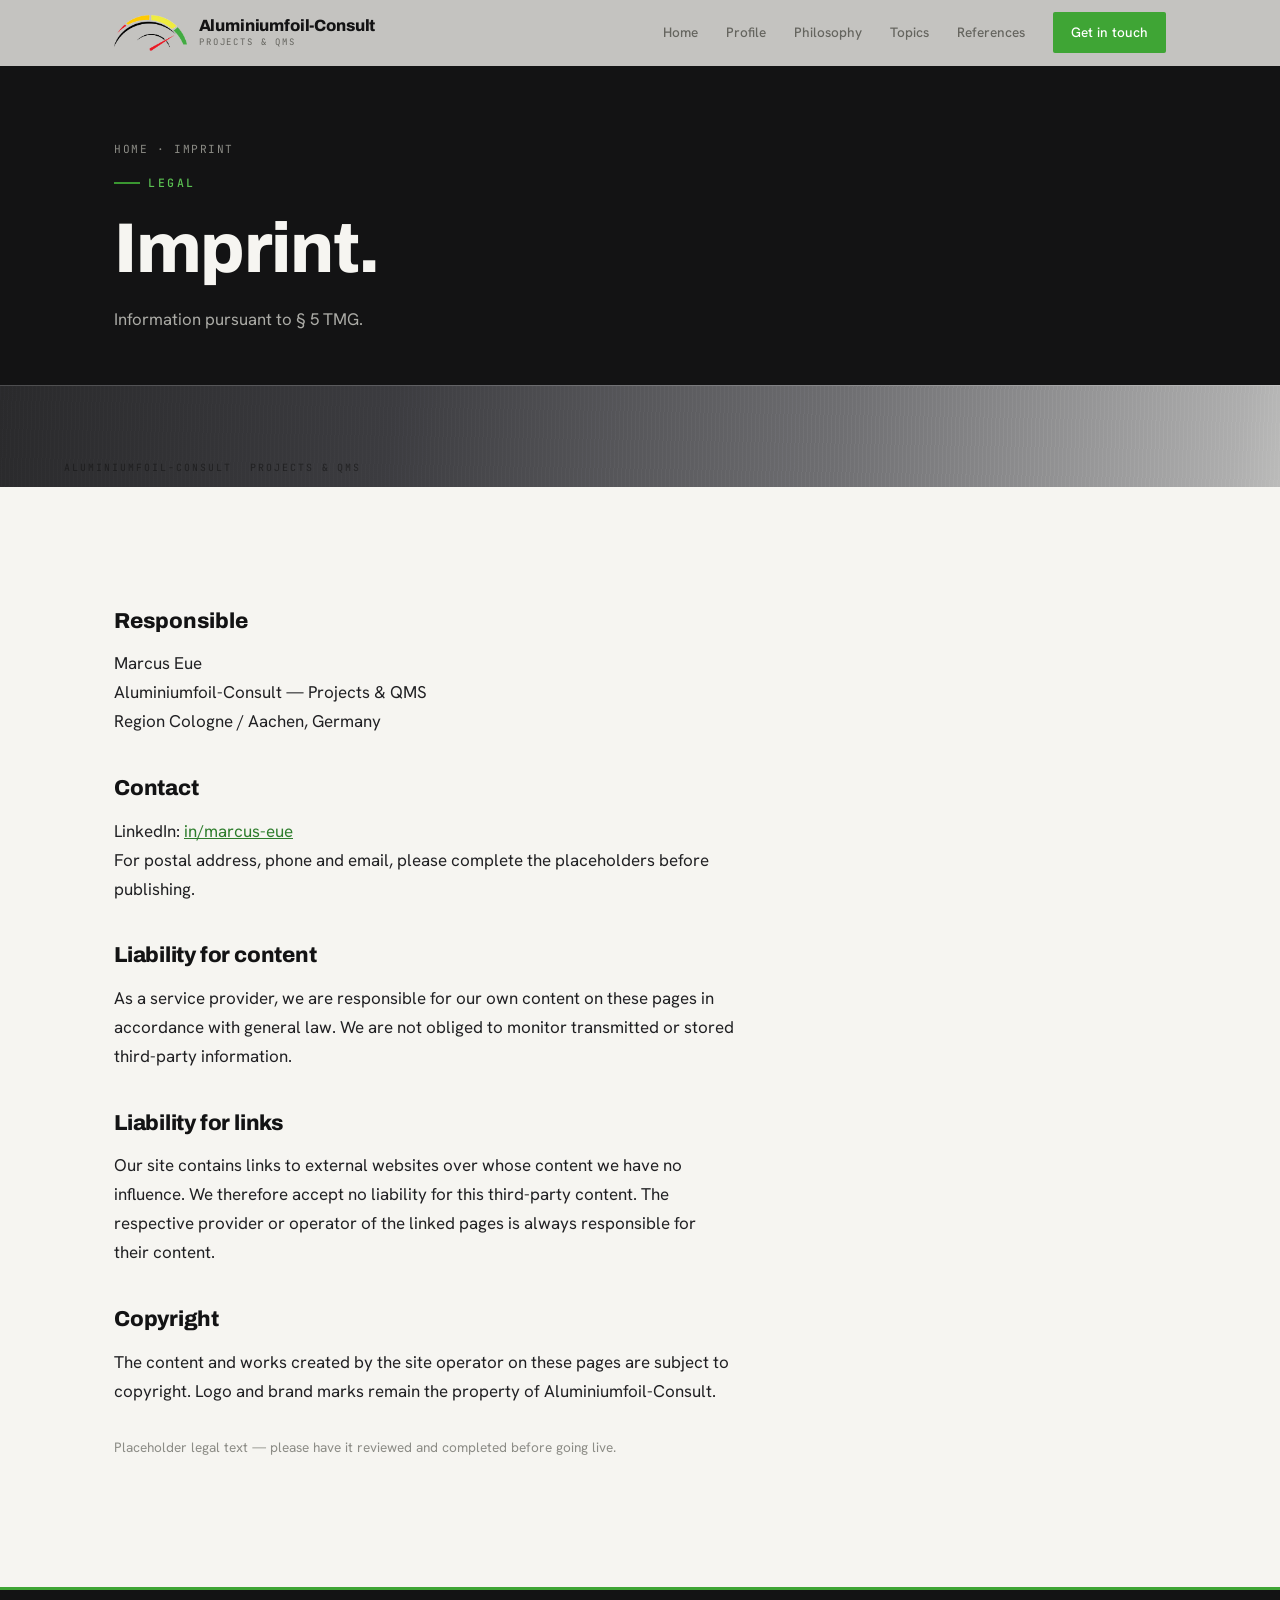
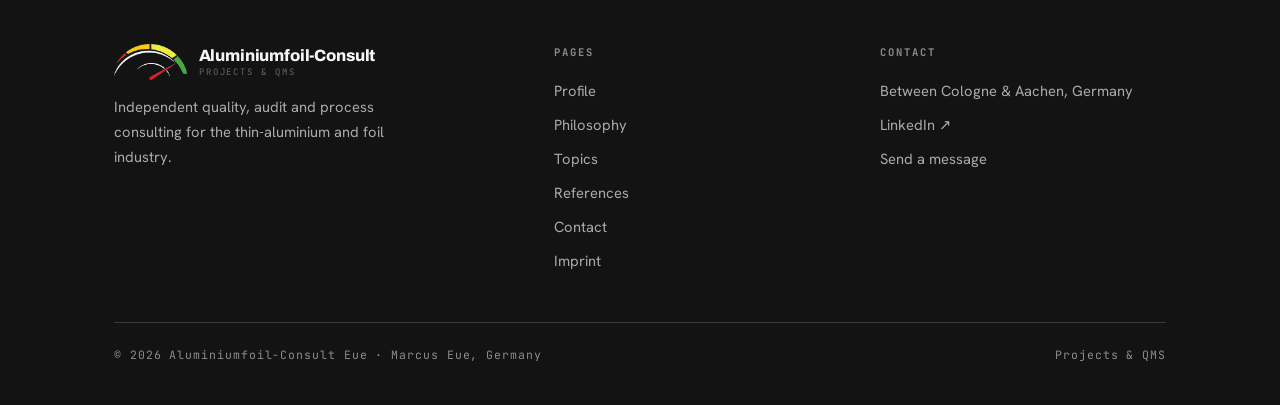
==== imprint.html @ d12a11d4 "erster entwurd-papa" ====
<!DOCTYPE html>
<html lang="en">
<head>
<meta charset="UTF-8">
<meta name="viewport" content="width=device-width, initial-scale=1">
<title>Imprint — Aluminiumfoil-Consult</title>
<meta name="description" content="Imprint and legal information for Aluminiumfoil-Consult, Marcus Eue.">
<link rel="icon" href="logo-mark.png">
<link rel="preconnect" href="https://fonts.googleapis.com">
<link rel="preconnect" href="https://fonts.gstatic.com" crossorigin>
<link href="https://fonts.googleapis.com/css2?family=Archivo:wght@600;700;800&family=Hanken+Grotesk:wght@400;500;600;700&family=JetBrains+Mono:wght@400;500&display=swap" rel="stylesheet">
<link rel="stylesheet" href="styles.css">
</head>
<body>
<header class="nav" id="nav">
  <div class="nav-inner">
    <a href="index.html" class="brand">
      <img class="logo-img" src="logo-mark.png" alt="Aluminiumfoil-Consult logo">
      <span class="brand-text"><b>Aluminiumfoil-Consult</b><span>Projects &amp; QMS</span></span>
    </a>
    <button class="nav-toggle" id="navToggle" aria-label="Toggle menu" aria-expanded="false">Menu</button>
    <nav class="nav-links" id="navLinks">
      <a href="index.html">Home</a>
      <a href="profile.html">Profile</a>
      <a href="philosophy.html">Philosophy</a>
      <a href="topics.html">Topics</a>
      <a href="references.html">References</a>
      <a href="contact.html" class="nav-cta">Get in touch</a>
    </nav>
  </div>
</header>
<section class="page-hero">
  <div class="wrap">
    <p class="crumbs"><a href="index.html">Home</a> · Imprint</p>
    <span class="eyebrow" style="margin-top:14px">Legal</span>
    <h1 class="display">Imprint.</h1>
    <p class="kicker">Information pursuant to § 5 TMG.</p>
  </div>
</section>
<div class="foil" aria-hidden="true"><div class="foil-label"><span>Aluminiumfoil-Consult</span><span>Projects &amp; QMS</span></div></div>
<section class="bg-paper">
  <div class="wrap">
    <div class="prose reveal">
      <h3>Responsible</h3>
      <p>Marcus Eue<br>Aluminiumfoil-Consult — Projects &amp; QMS<br>Region Cologne / Aachen, Germany</p>
      <h3>Contact</h3>
      <p>LinkedIn: <a href="https://www.linkedin.com/in/marcus-eue-5016b97" target="_blank" rel="noopener">in/marcus-eue</a><br>For postal address, phone and email, please complete the placeholders before publishing.</p>
      <h3>Liability for content</h3>
      <p>As a service provider, we are responsible for our own content on these pages in accordance with general law. We are not obliged to monitor transmitted or stored third-party information.</p>
      <h3>Liability for links</h3>
      <p>Our site contains links to external websites over whose content we have no influence. We therefore accept no liability for this third-party content. The respective provider or operator of the linked pages is always responsible for their content.</p>
      <h3>Copyright</h3>
      <p>The content and works created by the site operator on these pages are subject to copyright. Logo and brand marks remain the property of Aluminiumfoil-Consult.</p>
      <p style="color:var(--steel-soft);font-size:.85rem;margin-top:30px">Placeholder legal text — please have it reviewed and completed before going live.</p>
    </div>
  </div>
</section>
<footer>
  <div class="wrap">
    <div class="foot-grid">
      <div>
        <a href="index.html" class="brand">
          <img class="logo-img" src="logo-mark-light.png" alt="Aluminiumfoil-Consult logo">
          <span class="brand-text"><b>Aluminiumfoil-Consult</b><span>Projects &amp; QMS</span></span>
        </a>
        <p class="foot-tag">Independent quality, audit and process consulting for the thin-aluminium and foil industry.</p>
      </div>
      <div class="foot-col">
        <h4>Pages</h4>
        <a href="profile.html">Profile</a>
        <a href="philosophy.html">Philosophy</a>
        <a href="topics.html">Topics</a>
        <a href="references.html">References</a>
        <a href="contact.html">Contact</a>
        <a href="imprint.html">Imprint</a>
      </div>
      <div class="foot-col">
        <h4>Contact</h4>
        <p>Between Cologne &amp; Aachen, Germany</p>
        <a href="https://www.linkedin.com/in/marcus-eue-5016b97" target="_blank" rel="noopener">LinkedIn ↗</a>
        <a href="contact.html">Send a message</a>
      </div>
    </div>
    <div class="foot-bottom">
      <span class="foot-meta">© 2026 Aluminiumfoil-Consult Eue · Marcus Eue, Germany</span>
      <span class="foot-meta">Projects &amp; QMS</span>
    </div>
  </div>
</footer>

<script src="site.js"></script>
</body>
</html>
---- styles.css ----
/* =====================================================================
   Aluminiumfoil Consult — shared stylesheet
   Concept: "Pass the Gauge" — built around the logo's QM performance dial.
   Entire palette + type lives in :root. Re-skin = edit variables only.
   ===================================================================== */

:root{
  /* ---- core palette (from logo) ---- */
  --ink:#131314;
  --ink-soft:#202023;
  --paper:#F6F5F1;
  --paper-cool:#ECEBE5;
  --silver-1:#D9D9D4;
  --silver-2:#ABABA6;
  --steel:#65655F;
  --steel-soft:#8C8C86;

  /* ---- gauge spectrum (logo) ---- */
  --g-red:#E2001A;
  --g-amber:#F5B400;
  --g-yellow:#ECE000;
  --g-green:#3FA535;

  /* ---- accent = brand green ("pass") ---- */
  --accent:#2E7D2C;        /* deep green for text/links on light */
  --accent-bright:#5BC152; /* green for dark backgrounds */
  --green:#3FA535;

  --line:rgba(19,19,20,.14);
  --line-light:rgba(255,255,255,.16);

  /* ---- type ---- */
  --display:"Archivo",system-ui,sans-serif;
  --serif:var(--display);            /* alias for legacy refs */
  --sans:"Hanken Grotesk",system-ui,sans-serif;
  --mono:"JetBrains Mono",ui-monospace,monospace;

  --maxw:1180px;
  --gutter:clamp(20px,5vw,72px);
}

*{box-sizing:border-box;margin:0;padding:0}
html{scroll-behavior:smooth}
body{font-family:var(--sans);background:var(--paper);color:var(--ink);font-size:17px;line-height:1.7;-webkit-font-smoothing:antialiased;overflow-x:hidden}
a{color:inherit;text-decoration:none}
img{max-width:100%;display:block}
.wrap{max-width:var(--maxw);margin:0 auto;padding:0 var(--gutter)}

/* ---------- shared type ---------- */
.eyebrow{font-family:var(--mono);font-size:.72rem;letter-spacing:.22em;text-transform:uppercase;color:var(--accent);font-weight:500;display:inline-flex;align-items:center;gap:.7em}
.eyebrow::before{content:"";width:26px;height:2px;background:var(--green);opacity:.9}
.display{font-family:var(--display);font-weight:800;line-height:1.02;letter-spacing:-.02em}
.display em{font-style:normal;color:var(--accent);font-weight:800}

/* measurement "gauge" structural rule */
.gauge{height:14px;width:100%;background-image:repeating-linear-gradient(90deg,var(--line) 0,var(--line) 1px,transparent 1px,transparent 16px);-webkit-mask-image:linear-gradient(90deg,transparent,#000 12%,#000 88%,transparent);mask-image:linear-gradient(90deg,transparent,#000 12%,#000 88%,transparent);opacity:.55}
.gauge.major{background-image:repeating-linear-gradient(90deg,var(--line) 0,var(--line) 1px,transparent 1px,transparent 16px),repeating-linear-gradient(90deg,var(--ink) 0,var(--ink) 1px,transparent 1px,transparent 80px);height:18px}

/* ---------- nav ---------- */
header.nav{position:fixed;top:0;left:0;right:0;z-index:50;backdrop-filter:saturate(140%) blur(8px);background:rgba(246,245,241,.78);border-bottom:1px solid transparent;transition:border-color .3s,background .3s}
header.nav.scrolled{border-color:var(--line);background:rgba(246,245,241,.94)}
.nav-inner{max-width:var(--maxw);margin:0 auto;padding:12px var(--gutter);display:flex;align-items:center;justify-content:space-between;gap:24px}
.brand{display:flex;align-items:center;gap:12px;line-height:1}
.logo-img{height:36px;width:auto;display:block}
.brand-text{display:flex;flex-direction:column}
.brand-text b{font-family:var(--display);font-weight:800;font-size:1.02rem;letter-spacing:-.01em;color:var(--ink)}
.brand-text span{font-family:var(--mono);font-size:.56rem;letter-spacing:.22em;text-transform:uppercase;color:var(--steel);margin-top:3px}
.nav-links{display:flex;align-items:center;gap:28px}
.nav-links a{font-size:.85rem;font-weight:500;color:var(--steel);transition:color .2s;position:relative}
.nav-links a::after{content:"";position:absolute;left:0;bottom:-4px;width:0;height:2px;background:var(--green);transition:width .25s}
.nav-links a:hover{color:var(--ink)}
.nav-links a:hover::after,.nav-links a.active::after{width:100%}
.nav-links a.active{color:var(--ink)}
.nav-cta{font-size:.82rem;font-weight:600;color:#fff!important;background:var(--green);padding:9px 18px;border-radius:2px;transition:background .2s,transform .2s}
.nav-cta::after{display:none}
.nav-cta:hover{background:var(--accent);transform:translateY(-1px)}
.nav-toggle{display:none;background:none;border:0;cursor:pointer;font-family:var(--mono);font-size:.75rem;letter-spacing:.15em;color:var(--ink)}

/* ---------- buttons ---------- */
.btn{font-size:.9rem;font-weight:600;padding:13px 26px;border-radius:2px;display:inline-flex;align-items:center;gap:.6em;transition:transform .2s,background .2s,color .2s,border-color .2s}
.btn-primary{background:var(--green);color:#fff}
.btn-primary:hover{background:var(--accent);color:#fff;transform:translateY(-2px)}
.btn-light{background:var(--paper);color:var(--ink)}
.btn-light:hover{background:var(--green);color:#fff;transform:translateY(-2px)}
.btn-ghost{border:1px solid var(--line);color:var(--ink)}
.btn-ghost:hover{border-color:var(--green);color:var(--accent)}
.btn-ghost.on-dark{border-color:var(--line-light);color:var(--paper)}
.btn-ghost.on-dark:hover{border-color:var(--accent-bright);color:var(--accent-bright)}
.btn .arr{transition:transform .2s}
.btn:hover .arr{transform:translate(3px,-3px)}

/* ---------- gauge signature (hero SVG) ---------- */
.gauge-svg{width:100%;height:auto;display:block;overflow:visible}
.gauge-needle{transform-box:view-box;transform-origin:200px 200px;animation:sweep 1.9s cubic-bezier(.18,.85,.2,1) .35s both}
@keyframes sweep{0%{transform:rotate(-92deg)}68%{transform:rotate(7deg)}100%{transform:rotate(0)}}
.gauge-cap{font-family:var(--mono);font-size:.66rem;letter-spacing:.2em;text-transform:uppercase;fill:var(--silver-2)}

/* ---------- page hero (sub-pages) ---------- */
.page-hero{background:var(--ink);color:var(--paper);padding:140px 0 52px}
.page-hero .eyebrow{color:var(--accent-bright)}
.page-hero h1{font-size:clamp(2.4rem,6vw,4.4rem);color:var(--paper);margin:20px 0 0;max-width:18ch}
.page-hero h1 em{color:var(--accent-bright)}
.page-hero p.kicker{color:var(--silver-2);max-width:48ch;margin-top:20px;font-size:1.05rem}
.crumbs{font-family:var(--mono);font-size:.7rem;letter-spacing:.14em;text-transform:uppercase;color:var(--steel-soft)}
.crumbs a:hover{color:var(--accent-bright)}

/* foil strip — nod to the material (aluminium foil) */
.foil{position:relative;height:clamp(64px,8vw,108px);overflow:hidden;background:linear-gradient(100deg,#2a2a2c 0%,#3c3c40 14%,#6f6f72 30%,#aeaeae 44%,#dadad6 50%,#aeaeae 56%,#6f6f72 70%,#3c3c40 86%,#2a2a2c 100%);background-size:220% 100%;border-top:1px solid var(--line-light)}
.foil::before{content:"";position:absolute;inset:0;background-image:repeating-linear-gradient(92deg,rgba(255,255,255,.05) 0 1px,transparent 1px 4px);mix-blend-mode:overlay}
.foil::after{content:"";position:absolute;top:0;bottom:0;width:40%;left:-50%;background:linear-gradient(100deg,transparent,rgba(255,255,255,.55),transparent);filter:blur(6px);animation:sheen 7.5s ease-in-out infinite}
@keyframes sheen{0%{left:-50%}55%{left:115%}100%{left:115%}}
.foil-label{position:absolute;left:var(--gutter);bottom:11px;font-family:var(--mono);font-size:.62rem;letter-spacing:.2em;text-transform:uppercase;color:rgba(19,19,20,.62);display:flex;gap:18px;flex-wrap:wrap}

/* ---------- generic section ---------- */
section{padding:clamp(64px,9vw,116px) 0}
section.tight{padding:clamp(46px,7vw,80px) 0}
.sec-head{display:flex;flex-direction:column;gap:18px;margin-bottom:48px;max-width:62ch}
.sec-head h2{font-size:clamp(1.9rem,4.4vw,3.2rem)}
.bg-paper{background:var(--paper)}
.bg-cool{background:var(--paper-cool)}
.bg-dark{background:var(--ink);color:var(--paper)}
.bg-dark .eyebrow{color:var(--accent-bright)}
.bg-dark h2,.bg-dark h3,.bg-dark h4{color:var(--paper)}

/* ---------- home ---------- */
.home-hero{position:relative;background:var(--ink);color:var(--paper);padding:150px 0 0;overflow:hidden}
.home-hero .eyebrow{color:var(--accent-bright)}
.home-grid{display:grid;grid-template-columns:1.3fr 1fr;gap:48px;align-items:center;padding-bottom:54px}
.home-hero h1{font-size:clamp(2.7rem,7vw,5.7rem);color:var(--paper);margin:24px 0 0}
.home-hero h1 .thin{color:var(--silver-2);font-weight:600}
.home-hero h1 em{color:var(--accent-bright)}
.home-sub{color:var(--silver-2);max-width:34ch;font-size:1.05rem;margin:22px 0 0}
.home-cta-row{display:flex;gap:16px;margin-top:26px;flex-wrap:wrap}
.gauge-wrap{display:flex;flex-direction:column;align-items:center;gap:14px}
.home-foil{height:clamp(120px,16vw,200px);margin-top:6px}

.teasers{display:grid;grid-template-columns:repeat(3,1fr);gap:1px;background:var(--line);border-top:1px solid var(--line);border-bottom:1px solid var(--line)}
.teaser{background:var(--paper);padding:36px 30px 40px;display:flex;flex-direction:column;gap:10px;transition:background .25s;position:relative}
.teaser::before{content:"";position:absolute;top:0;left:0;width:0;height:3px;background:var(--green);transition:width .3s}
.teaser:hover{background:var(--paper-cool)}
.teaser:hover::before{width:100%}
.teaser .n{font-family:var(--mono);font-size:.7rem;letter-spacing:.12em;color:var(--steel-soft)}
.teaser h3{font-family:var(--display);font-weight:800;font-size:1.5rem;letter-spacing:-.01em}
.teaser p{font-size:.95rem;color:var(--ink-soft);flex:1}
.teaser .more{font-family:var(--mono);font-size:.74rem;letter-spacing:.1em;color:var(--accent);text-transform:uppercase;margin-top:6px}
.teaser:hover .more{text-decoration:underline}

.stat-row{display:flex;flex-wrap:wrap;border-bottom:1px solid var(--line)}
.stat{flex:1 1 25%;padding:30px 0;border-top:1px solid var(--line)}
.stat:not(:last-child){border-right:1px solid var(--line)}
.stat b{font-family:var(--display);font-weight:800;font-size:clamp(2rem,3.6vw,2.8rem);display:block;line-height:1;letter-spacing:-.02em}
.stat span{font-family:var(--mono);font-size:.66rem;letter-spacing:.16em;text-transform:uppercase;color:var(--steel);display:block;margin-top:8px}
.stat:nth-child(n+2){padding-left:24px}

/* ---------- about / profile ---------- */
.about-grid{display:grid;grid-template-columns:1fr 1.25fr;gap:clamp(36px,6vw,90px);align-items:start}
.about-panel{position:sticky;top:100px;aspect-ratio:4/5;border-radius:3px;overflow:hidden;border:1px solid var(--line);background:linear-gradient(135deg,#cdccc6,#a3a39d 38%,#efeee9 50%,#a3a39d 62%,#bcbcb6)}
.about-panel::after{content:"";position:absolute;inset:0;background-image:repeating-linear-gradient(115deg,rgba(255,255,255,.16) 0 1px,transparent 1px 6px)}
.about-panel .tag{position:absolute;left:18px;bottom:16px;z-index:2;font-family:var(--mono);font-size:.64rem;letter-spacing:.18em;text-transform:uppercase;color:var(--ink-soft)}
.about-body p{margin-bottom:1.2em;color:var(--ink-soft);max-width:54ch}
.about-body p.lead{font-family:var(--display);font-weight:700;font-size:clamp(1.4rem,2.6vw,2rem);line-height:1.25;color:var(--ink);margin-bottom:1em;letter-spacing:-.01em}
.about-body strong{font-weight:600;color:var(--ink)}
.credline{margin-top:34px;display:flex;flex-wrap:wrap;border-top:1px solid var(--line)}
.credline div{flex:1 1 50%;padding:18px 0;border-bottom:1px solid var(--line)}
.credline div:nth-child(odd){padding-right:24px;border-right:1px solid var(--line)}
.credline div:nth-child(even){padding-left:24px}
.credline dt{font-family:var(--mono);font-size:.66rem;letter-spacing:.16em;text-transform:uppercase;color:var(--accent);margin-bottom:5px}
.credline dd{font-size:.95rem;color:var(--ink)}

/* ---------- philosophy ---------- */
.phil-quote{font-family:var(--display);font-weight:700;font-size:clamp(1.6rem,3.4vw,2.6rem);line-height:1.22;max-width:24ch;letter-spacing:-.01em}
.phil-quote em{font-style:normal;color:var(--accent-bright)}
.phil-grid{display:grid;grid-template-columns:repeat(3,1fr);gap:1px;margin-top:56px;background:var(--line-light);border:1px solid var(--line-light)}
.phil-card{background:var(--ink);padding:30px 26px 34px;transition:background .3s;position:relative}
.phil-card::after{content:"";position:absolute;left:26px;bottom:0;width:24px;height:3px;background:var(--green);opacity:0;transition:opacity .3s}
.phil-card:hover{background:var(--ink-soft)}
.phil-card:hover::after{opacity:1}
.phil-card .n{font-family:var(--mono);font-size:.72rem;color:var(--steel-soft);letter-spacing:.1em}
.phil-card h3{font-family:var(--display);font-weight:800;font-size:1.3rem;margin:14px 0 8px;color:var(--paper);letter-spacing:-.01em}
.phil-card p{font-size:.92rem;color:var(--silver-2);line-height:1.6}

/* ---------- topics ---------- */
.svc-grid{display:grid;grid-template-columns:1fr 1fr;gap:clamp(36px,6vw,80px)}
.svc-col h3{font-family:var(--mono);font-size:.74rem;letter-spacing:.18em;text-transform:uppercase;color:var(--accent);padding-bottom:16px;margin-bottom:8px;border-bottom:2px solid var(--green)}
.svc-list{list-style:none}
.svc-list li{display:flex;gap:16px;align-items:baseline;padding:15px 0;border-bottom:1px solid var(--line);font-size:1rem;color:var(--ink-soft);transition:padding-left .2s,color .2s}
.svc-list li:hover{padding-left:8px;color:var(--ink)}
.svc-list li .ix{font-family:var(--mono);font-size:.7rem;color:var(--steel-soft);min-width:30px;padding-top:3px}
.svc-note{margin-top:30px;font-size:.95rem;color:var(--steel);max-width:46ch}

/* ---------- references ---------- */
.track-grid{display:grid;grid-template-columns:1.2fr .8fr;gap:clamp(40px,7vw,96px);align-items:start}
.timeline{position:relative}
.tl-row{display:grid;grid-template-columns:118px 1fr;gap:24px;padding:22px 0;border-bottom:1px solid var(--line);align-items:baseline}
.tl-row:first-child{border-top:1px solid var(--line)}
.tl-year{font-family:var(--mono);font-size:.82rem;color:var(--accent);letter-spacing:.04em}
.tl-body h4{font-family:var(--display);font-weight:800;font-size:1.25rem;line-height:1.2;color:var(--ink);letter-spacing:-.01em}
.tl-body p{font-size:.9rem;color:var(--steel);margin-top:4px}
.certs{background:var(--ink);color:var(--paper);padding:34px 30px;border-radius:3px;position:sticky;top:100px}
.certs .eyebrow{color:var(--accent-bright)}
.cert-item{padding:20px 0;border-bottom:1px solid var(--line-light)}
.cert-item:last-child{border-bottom:0;padding-bottom:0}
.cert-item:first-of-type{padding-top:24px}
.cert-item h5{font-family:var(--display);font-weight:800;font-size:1.1rem;color:var(--paper);letter-spacing:-.01em}
.cert-item p{font-size:.85rem;color:var(--silver-2);margin-top:4px}

/* ---------- contact ---------- */
.contact-grid{display:grid;grid-template-columns:1fr 1fr;gap:clamp(40px,7vw,90px);align-items:start}
.contact-lead{color:var(--silver-2);max-width:42ch;margin-bottom:30px}
.contact-meta{display:flex;flex-direction:column;gap:18px}
.meta-item{display:flex;flex-direction:column;gap:3px}
.meta-item .k{font-family:var(--mono);font-size:.66rem;letter-spacing:.18em;text-transform:uppercase;color:var(--steel-soft)}
.meta-item .v{font-size:1.05rem;color:var(--paper)}
.meta-item a.v:hover{color:var(--accent-bright)}
form .field{margin-bottom:18px}
form label{display:block;font-family:var(--mono);font-size:.66rem;letter-spacing:.16em;text-transform:uppercase;color:var(--steel-soft);margin-bottom:8px}
form input,form textarea{width:100%;background:transparent;border:0;border-bottom:1px solid var(--line-light);padding:10px 2px;color:var(--paper);font-family:var(--sans);font-size:1rem;transition:border-color .2s}
form input:focus,form textarea:focus{outline:none;border-color:var(--accent-bright)}
form input::placeholder,form textarea::placeholder{color:var(--steel-soft)}
form textarea{resize:vertical;min-height:90px}
form button{margin-top:8px;background:var(--green);color:#fff;border:0;cursor:pointer;font-family:var(--sans);font-weight:600;font-size:.9rem;padding:13px 28px;border-radius:2px;transition:background .2s,transform .2s}
form button:hover{background:var(--accent-bright);transform:translateY(-2px)}
.form-note{font-size:.78rem;color:var(--steel-soft);margin-top:14px}

/* ---------- prose / imprint ---------- */
.prose{max-width:62ch}
.prose h3{font-family:var(--display);font-weight:800;font-size:1.35rem;margin:34px 0 10px;letter-spacing:-.01em}
.prose h3:first-child{margin-top:0}
.prose p{color:var(--ink-soft);margin-bottom:1em}
.prose a{color:var(--accent);text-decoration:underline}

/* ---------- footer ---------- */
footer{background:var(--ink);color:var(--silver-2);padding:54px 0 40px;border-top:3px solid var(--green)}
.foot-grid{display:grid;grid-template-columns:1.4fr 1fr 1fr;gap:40px;margin-bottom:40px}
.foot-grid .brand-text b{color:var(--paper)}
.foot-col h4{font-family:var(--mono);font-size:.66rem;letter-spacing:.18em;text-transform:uppercase;color:var(--steel-soft);margin-bottom:16px}
.foot-col a,.foot-col p{display:block;font-size:.92rem;color:var(--silver-2);margin-bottom:9px;transition:color .2s}
.foot-col a:hover{color:var(--accent-bright)}
.foot-tag{max-width:34ch;font-size:.92rem;color:var(--silver-2);margin-top:14px}
.foot-bottom{display:flex;justify-content:space-between;align-items:center;gap:20px;flex-wrap:wrap;border-top:1px solid var(--line-light);padding-top:22px}
.foot-meta{font-family:var(--mono);font-size:.72rem;letter-spacing:.08em;color:var(--steel-soft)}

/* ---------- reveal (gated on JS so content stays visible without it) ---------- */
.js .reveal{opacity:0;transform:translateY(22px);transition:opacity .7s ease,transform .7s ease}
.js .reveal.in{opacity:1;transform:none}

/* ---------- responsive ---------- */
@media(max-width:880px){
  .nav-links{position:fixed;inset:0 0 auto 0;top:58px;flex-direction:column;align-items:flex-start;gap:0;background:var(--paper);border-bottom:1px solid var(--line);padding:8px var(--gutter) 18px;transform:translateY(-130%);transition:transform .3s}
  .nav-links.open{transform:translateY(0)}
  .nav-links a{padding:12px 0;font-size:1rem;width:100%;border-bottom:1px solid var(--line)}
  .nav-links a::after{display:none}
  .nav-links .nav-cta{margin-top:12px;border-bottom:0;text-align:center}
  .nav-toggle{display:block}
  .home-grid{grid-template-columns:1fr;gap:14px;align-items:start}
  .gauge-wrap{max-width:340px;margin-top:10px}
  .teasers,.phil-grid{grid-template-columns:1fr}
  .about-grid,.svc-grid,.track-grid,.contact-grid{grid-template-columns:1fr}
  .about-panel{position:relative;top:0;max-width:320px;aspect-ratio:5/4}
  .certs{position:relative;top:0}
  .stat{flex-basis:50%}
  .stat:nth-child(2n){border-right:0}
  .tl-row{grid-template-columns:92px 1fr;gap:16px}
  .foot-grid{grid-template-columns:1fr;gap:30px}
}
@media(max-width:520px){.brand-text{display:none}}
@media(prefers-reduced-motion:reduce){*{animation:none!important;scroll-behavior:auto}.reveal{opacity:1;transform:none;transition:none}.gauge-needle{transform:rotate(0)}}
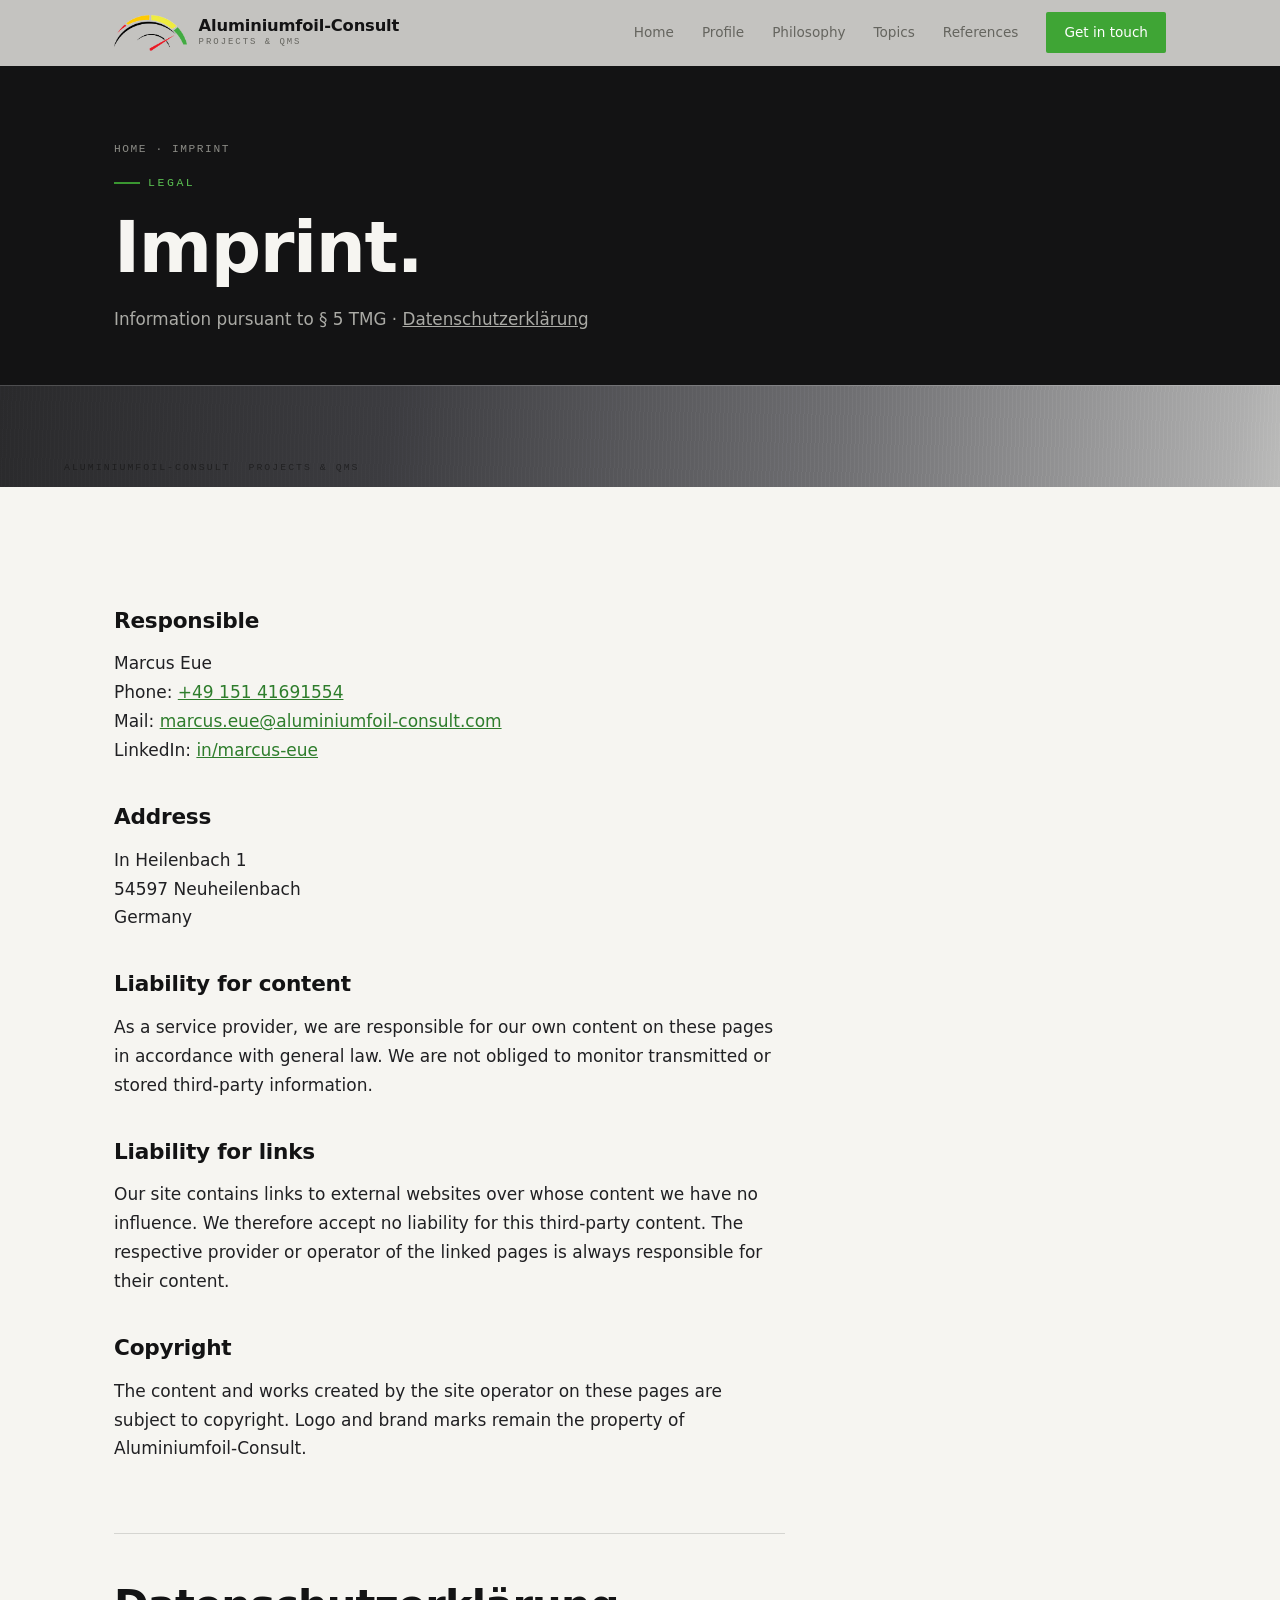
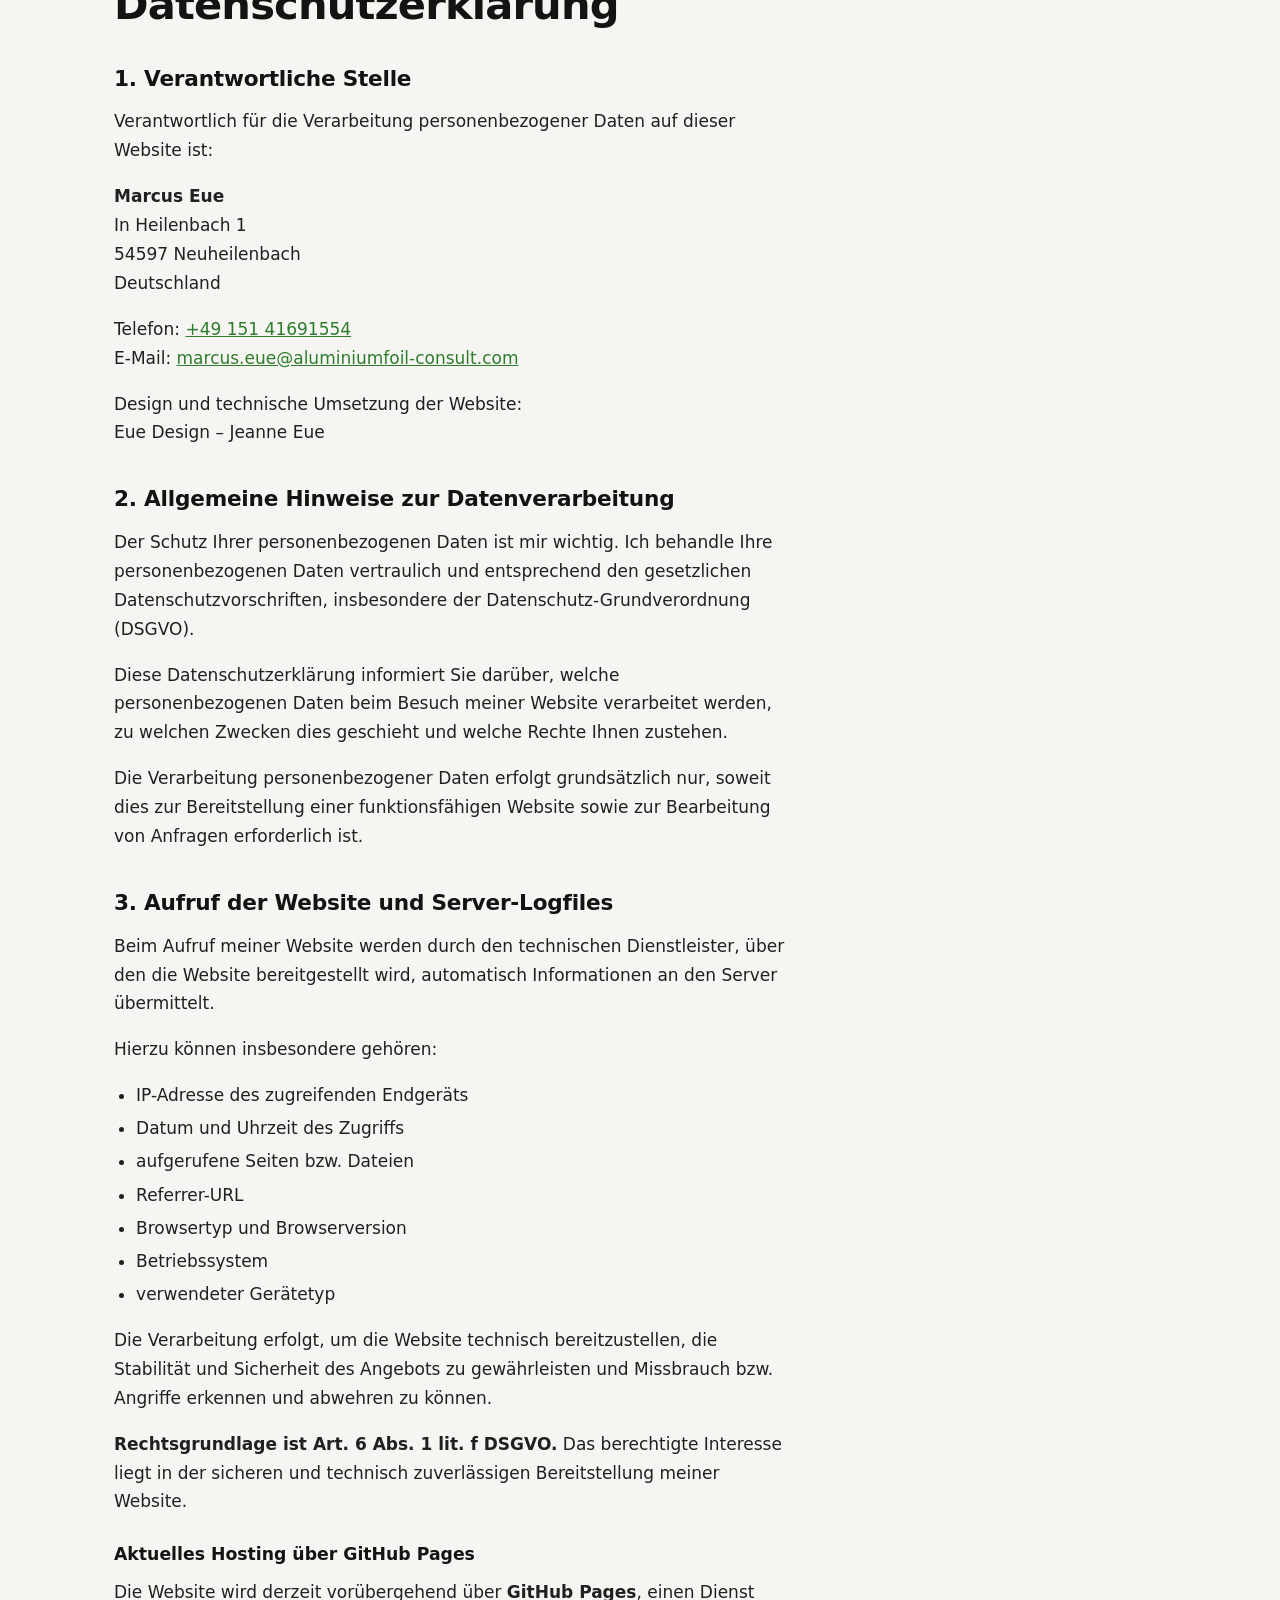
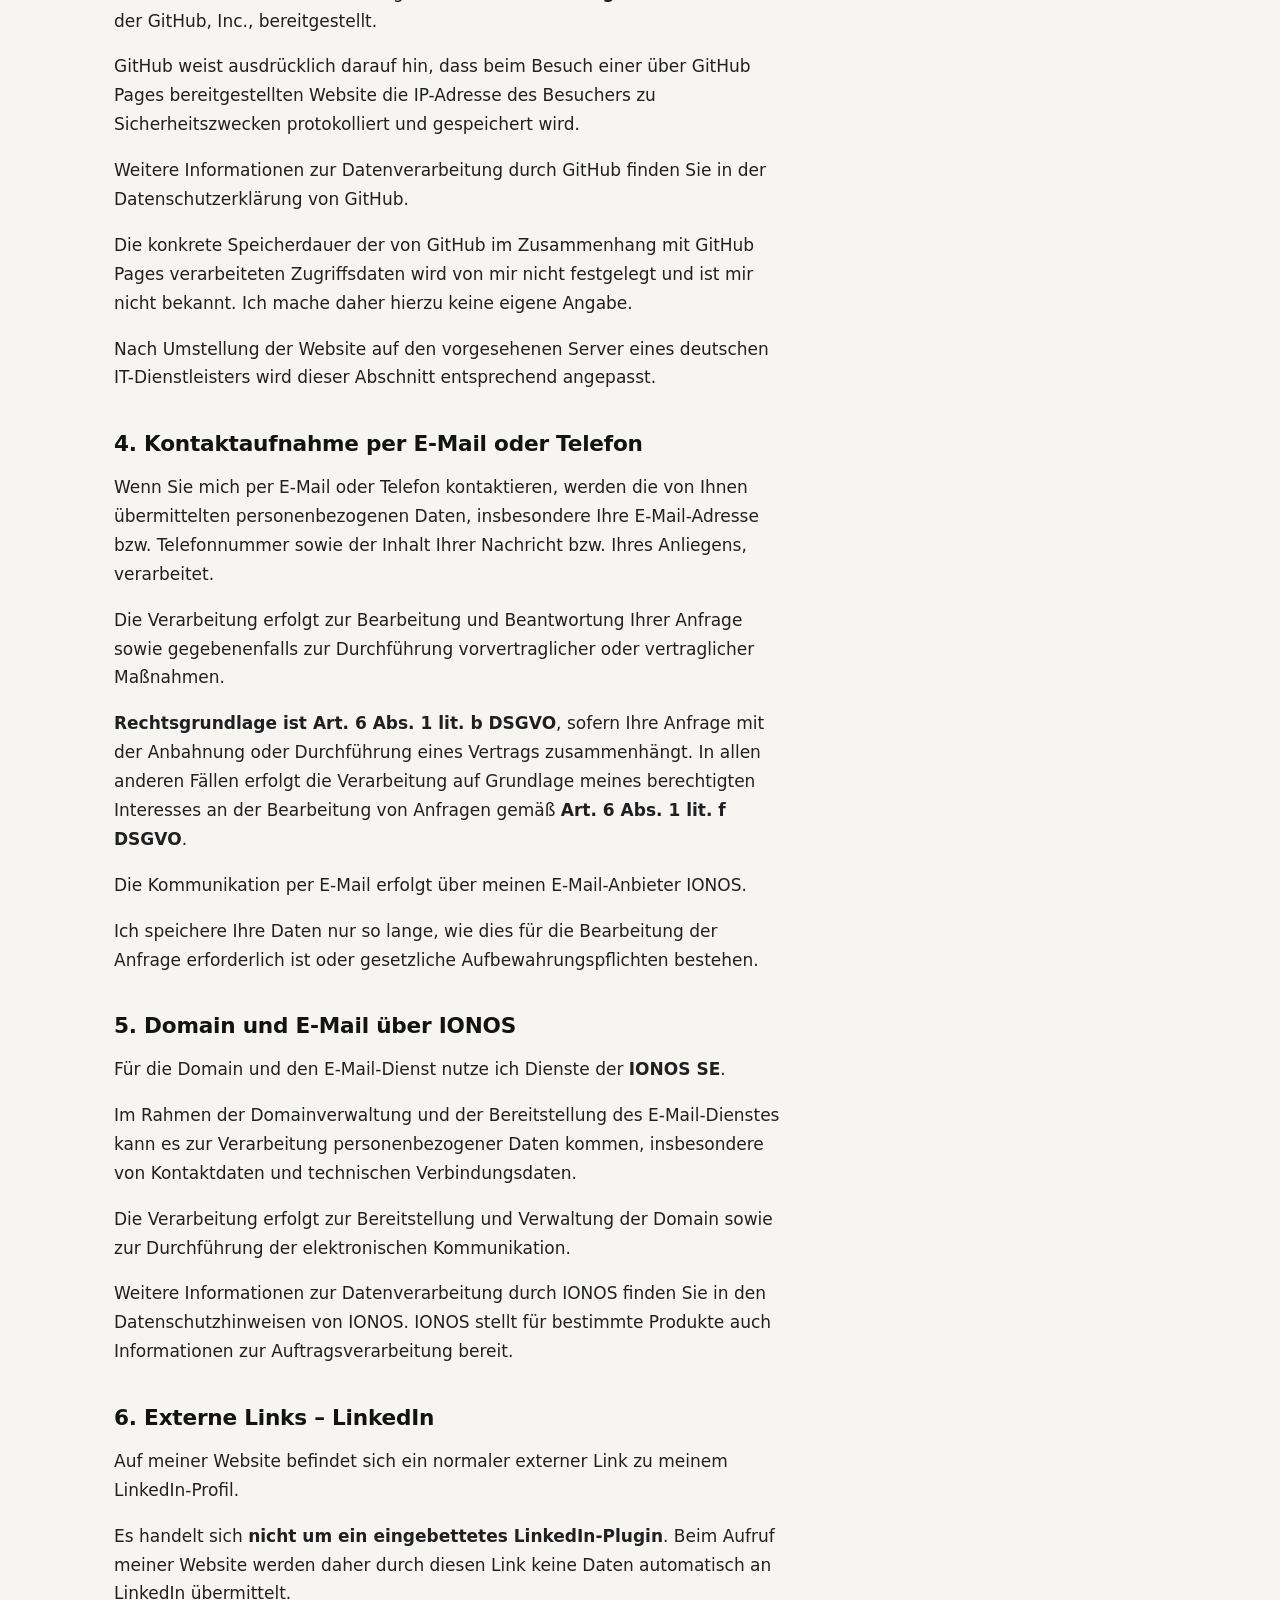
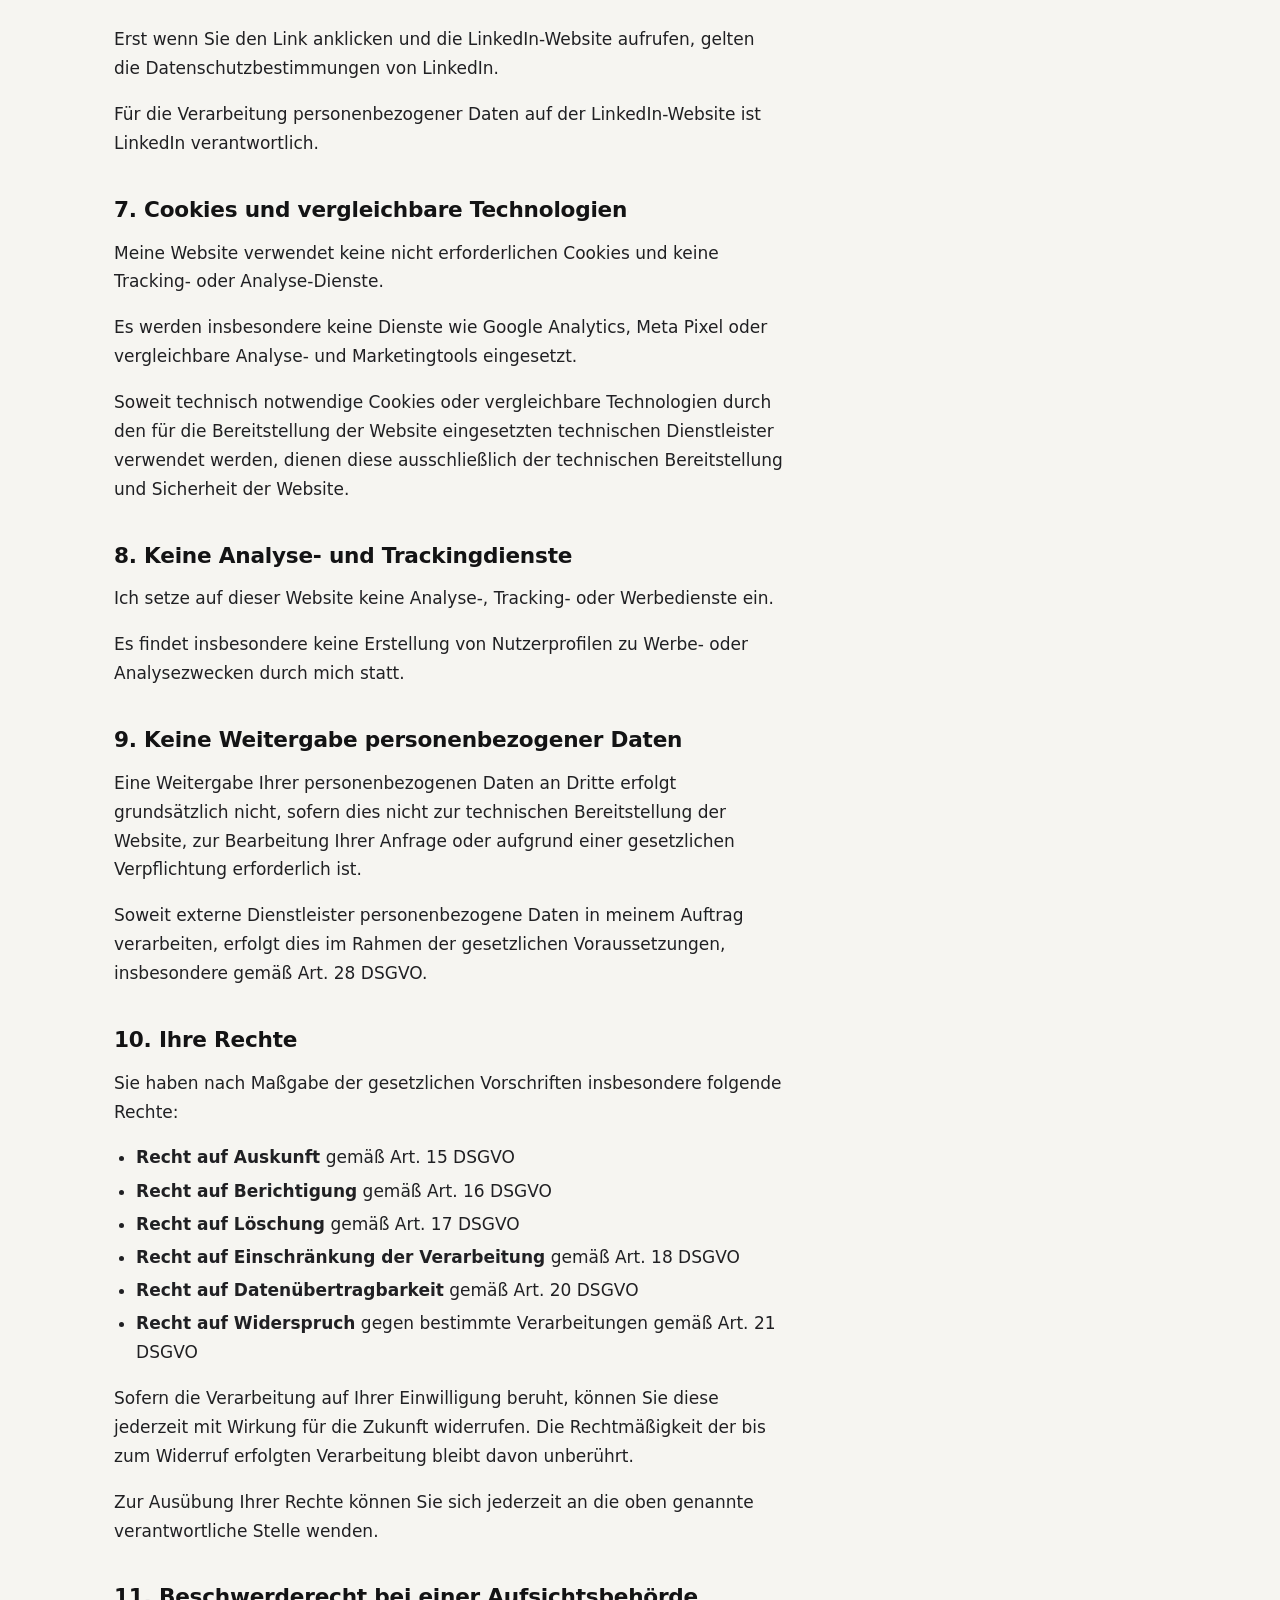
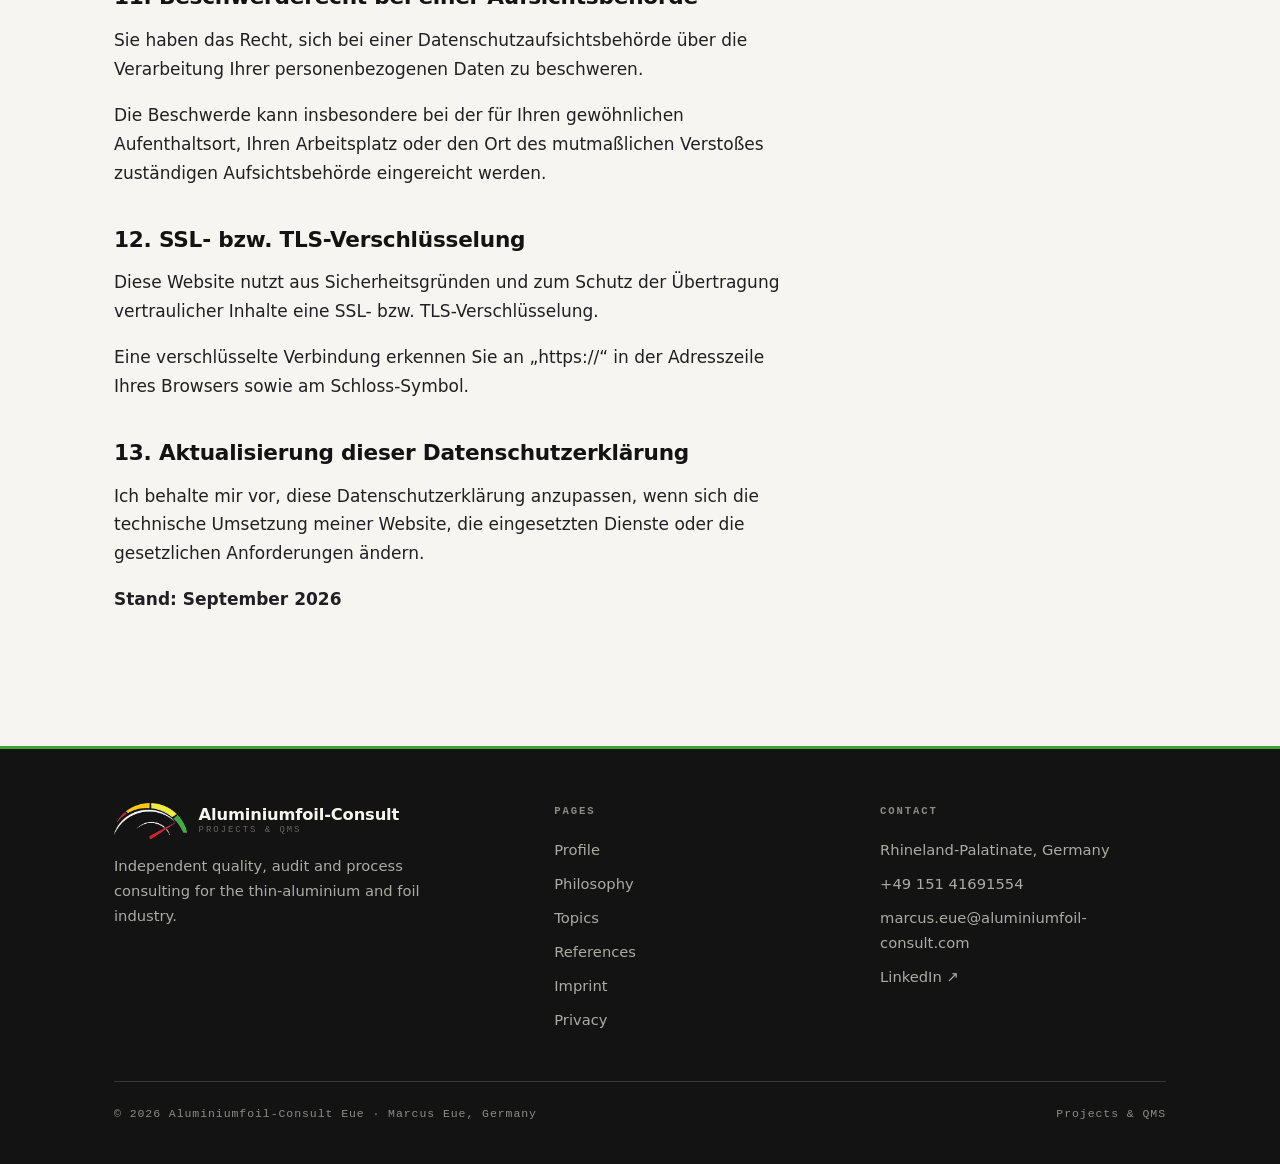
==== commit 33842c64: "Ersatz" ====
--- a/imprint.html
+++ b/imprint.html
@@ -4,11 +4,8 @@
 <meta charset="UTF-8">
 <meta name="viewport" content="width=device-width, initial-scale=1">
 <title>Imprint — Aluminiumfoil-Consult</title>
-<meta name="description" content="Imprint and legal information for Aluminiumfoil-Consult, Marcus Eue.">
+<meta name="description" content="Imprint and privacy policy (Datenschutzerklärung) for Aluminiumfoil-Consult, Marcus Eue.">
 <link rel="icon" href="logo-mark.png">
-<link rel="preconnect" href="https://fonts.googleapis.com">
-<link rel="preconnect" href="https://fonts.gstatic.com" crossorigin>
-<link href="https://fonts.googleapis.com/css2?family=Archivo:wght@600;700;800&family=Hanken+Grotesk:wght@400;500;600;700&family=JetBrains+Mono:wght@400;500&display=swap" rel="stylesheet">
 <link rel="stylesheet" href="styles.css">
 </head>
 <body>
@@ -25,7 +22,7 @@
       <a href="philosophy.html">Philosophy</a>
       <a href="topics.html">Topics</a>
       <a href="references.html">References</a>
-      <a href="contact.html" class="nav-cta">Get in touch</a>
+      <a href="#contact" class="nav-cta">Get in touch</a>
     </nav>
   </div>
 </header>
@@ -34,7 +31,7 @@
     <p class="crumbs"><a href="index.html">Home</a> · Imprint</p>
     <span class="eyebrow" style="margin-top:14px">Legal</span>
     <h1 class="display">Imprint.</h1>
-    <p class="kicker">Information pursuant to § 5 TMG.</p>
+    <p class="kicker">Information pursuant to § 5 TMG · <a href="#privacy" style="color:inherit;text-decoration:underline">Datenschutzerklärung</a></p>
   </div>
 </section>
 <div class="foil" aria-hidden="true"><div class="foil-label"><span>Aluminiumfoil-Consult</span><span>Projects &amp; QMS</span></div></div>
@@ -42,16 +39,108 @@
   <div class="wrap">
     <div class="prose reveal">
       <h3>Responsible</h3>
-      <p>Marcus Eue<br>Aluminiumfoil-Consult — Projects &amp; QMS<br>Region Cologne / Aachen, Germany</p>
-      <h3>Contact</h3>
-      <p>LinkedIn: <a href="https://www.linkedin.com/in/marcus-eue-5016b97" target="_blank" rel="noopener">in/marcus-eue</a><br>For postal address, phone and email, please complete the placeholders before publishing.</p>
+      <p>Marcus Eue<br>Phone: <a href="tel:+4915141691554">+49 151 41691554</a><br>Mail: <a href="mailto:marcus.eue@aluminiumfoil-consult.com">marcus.eue@aluminiumfoil-consult.com</a><br>LinkedIn: <a href="https://www.linkedin.com/in/marcus-eue-5016b97" target="_blank" rel="noopener">in/marcus-eue</a></p>
+      <h3>Address</h3>
+      <p>In Heilenbach 1<br>54597 Neuheilenbach<br>Germany</p>
       <h3>Liability for content</h3>
       <p>As a service provider, we are responsible for our own content on these pages in accordance with general law. We are not obliged to monitor transmitted or stored third-party information.</p>
       <h3>Liability for links</h3>
       <p>Our site contains links to external websites over whose content we have no influence. We therefore accept no liability for this third-party content. The respective provider or operator of the linked pages is always responsible for their content.</p>
       <h3>Copyright</h3>
       <p>The content and works created by the site operator on these pages are subject to copyright. Logo and brand marks remain the property of Aluminiumfoil-Consult.</p>
-      <p style="color:var(--steel-soft);font-size:.85rem;margin-top:30px">Placeholder legal text — please have it reviewed and completed before going live.</p>
+    </div>
+
+    <div class="prose reveal" id="privacy" lang="de" style="margin-top:70px;padding-top:50px;border-top:1px solid var(--line)">
+      <h2 class="display" style="font-size:clamp(1.8rem,4vw,2.6rem);margin-bottom:30px">Datenschutzerklärung</h2>
+
+      <h3>1. Verantwortliche Stelle</h3>
+      <p>Verantwortlich für die Verarbeitung personenbezogener Daten auf dieser Website ist:</p>
+      <p><strong>Marcus Eue</strong><br>In Heilenbach 1<br>54597 Neuheilenbach<br>Deutschland</p>
+      <p>Telefon: <a href="tel:+4915141691554">+49 151 41691554</a><br>E-Mail: <a href="mailto:marcus.eue@aluminiumfoil-consult.com">marcus.eue@aluminiumfoil-consult.com</a></p>
+      <p>Design und technische Umsetzung der Website:<br>Eue Design – Jeanne Eue</p>
+
+      <h3>2. Allgemeine Hinweise zur Datenverarbeitung</h3>
+      <p>Der Schutz Ihrer personenbezogenen Daten ist mir wichtig. Ich behandle Ihre personenbezogenen Daten vertraulich und entsprechend den gesetzlichen Datenschutzvorschriften, insbesondere der Datenschutz-Grundverordnung (DSGVO).</p>
+      <p>Diese Datenschutzerklärung informiert Sie darüber, welche personenbezogenen Daten beim Besuch meiner Website verarbeitet werden, zu welchen Zwecken dies geschieht und welche Rechte Ihnen zustehen.</p>
+      <p>Die Verarbeitung personenbezogener Daten erfolgt grundsätzlich nur, soweit dies zur Bereitstellung einer funktionsfähigen Website sowie zur Bearbeitung von Anfragen erforderlich ist.</p>
+
+      <h3>3. Aufruf der Website und Server-Logfiles</h3>
+      <p>Beim Aufruf meiner Website werden durch den technischen Dienstleister, über den die Website bereitgestellt wird, automatisch Informationen an den Server übermittelt.</p>
+      <p>Hierzu können insbesondere gehören:</p>
+      <ul>
+        <li>IP-Adresse des zugreifenden Endgeräts</li>
+        <li>Datum und Uhrzeit des Zugriffs</li>
+        <li>aufgerufene Seiten bzw. Dateien</li>
+        <li>Referrer-URL</li>
+        <li>Browsertyp und Browserversion</li>
+        <li>Betriebssystem</li>
+        <li>verwendeter Gerätetyp</li>
+      </ul>
+      <p>Die Verarbeitung erfolgt, um die Website technisch bereitzustellen, die Stabilität und Sicherheit des Angebots zu gewährleisten und Missbrauch bzw. Angriffe erkennen und abwehren zu können.</p>
+      <p><strong>Rechtsgrundlage ist Art. 6 Abs. 1 lit. f DSGVO.</strong> Das berechtigte Interesse liegt in der sicheren und technisch zuverlässigen Bereitstellung meiner Website.</p>
+      <h4>Aktuelles Hosting über GitHub Pages</h4>
+      <p>Die Website wird derzeit vorübergehend über <strong>GitHub Pages</strong>, einen Dienst der GitHub, Inc., bereitgestellt.</p>
+      <p>GitHub weist ausdrücklich darauf hin, dass beim Besuch einer über GitHub Pages bereitgestellten Website die IP-Adresse des Besuchers zu Sicherheitszwecken protokolliert und gespeichert wird.</p>
+      <p>Weitere Informationen zur Datenverarbeitung durch GitHub finden Sie in der Datenschutzerklärung von GitHub.</p>
+      <p>Die konkrete Speicherdauer der von GitHub im Zusammenhang mit GitHub Pages verarbeiteten Zugriffsdaten wird von mir nicht festgelegt und ist mir nicht bekannt. Ich mache daher hierzu keine eigene Angabe.</p>
+      <p>Nach Umstellung der Website auf den vorgesehenen Server eines deutschen IT-Dienstleisters wird dieser Abschnitt entsprechend angepasst.</p>
+
+      <h3>4. Kontaktaufnahme per E-Mail oder Telefon</h3>
+      <p>Wenn Sie mich per E-Mail oder Telefon kontaktieren, werden die von Ihnen übermittelten personenbezogenen Daten, insbesondere Ihre E-Mail-Adresse bzw. Telefonnummer sowie der Inhalt Ihrer Nachricht bzw. Ihres Anliegens, verarbeitet.</p>
+      <p>Die Verarbeitung erfolgt zur Bearbeitung und Beantwortung Ihrer Anfrage sowie gegebenenfalls zur Durchführung vorvertraglicher oder vertraglicher Maßnahmen.</p>
+      <p><strong>Rechtsgrundlage ist Art. 6 Abs. 1 lit. b DSGVO</strong>, sofern Ihre Anfrage mit der Anbahnung oder Durchführung eines Vertrags zusammenhängt. In allen anderen Fällen erfolgt die Verarbeitung auf Grundlage meines berechtigten Interesses an der Bearbeitung von Anfragen gemäß <strong>Art. 6 Abs. 1 lit. f DSGVO</strong>.</p>
+      <p>Die Kommunikation per E-Mail erfolgt über meinen E-Mail-Anbieter IONOS.</p>
+      <p>Ich speichere Ihre Daten nur so lange, wie dies für die Bearbeitung der Anfrage erforderlich ist oder gesetzliche Aufbewahrungspflichten bestehen.</p>
+
+      <h3>5. Domain und E-Mail über IONOS</h3>
+      <p>Für die Domain und den E-Mail-Dienst nutze ich Dienste der <strong>IONOS SE</strong>.</p>
+      <p>Im Rahmen der Domainverwaltung und der Bereitstellung des E-Mail-Dienstes kann es zur Verarbeitung personenbezogener Daten kommen, insbesondere von Kontaktdaten und technischen Verbindungsdaten.</p>
+      <p>Die Verarbeitung erfolgt zur Bereitstellung und Verwaltung der Domain sowie zur Durchführung der elektronischen Kommunikation.</p>
+      <p>Weitere Informationen zur Datenverarbeitung durch IONOS finden Sie in den Datenschutzhinweisen von IONOS. IONOS stellt für bestimmte Produkte auch Informationen zur Auftragsverarbeitung bereit.</p>
+
+      <h3>6. Externe Links – LinkedIn</h3>
+      <p>Auf meiner Website befindet sich ein normaler externer Link zu meinem LinkedIn-Profil.</p>
+      <p>Es handelt sich <strong>nicht um ein eingebettetes LinkedIn-Plugin</strong>. Beim Aufruf meiner Website werden daher durch diesen Link keine Daten automatisch an LinkedIn übermittelt.</p>
+      <p>Erst wenn Sie den Link anklicken und die LinkedIn-Website aufrufen, gelten die Datenschutzbestimmungen von LinkedIn.</p>
+      <p>Für die Verarbeitung personenbezogener Daten auf der LinkedIn-Website ist LinkedIn verantwortlich.</p>
+
+      <h3>7. Cookies und vergleichbare Technologien</h3>
+      <p>Meine Website verwendet keine nicht erforderlichen Cookies und keine Tracking- oder Analyse-Dienste.</p>
+      <p>Es werden insbesondere keine Dienste wie Google Analytics, Meta Pixel oder vergleichbare Analyse- und Marketingtools eingesetzt.</p>
+      <p>Soweit technisch notwendige Cookies oder vergleichbare Technologien durch den für die Bereitstellung der Website eingesetzten technischen Dienstleister verwendet werden, dienen diese ausschließlich der technischen Bereitstellung und Sicherheit der Website.</p>
+
+      <h3>8. Keine Analyse- und Trackingdienste</h3>
+      <p>Ich setze auf dieser Website keine Analyse-, Tracking- oder Werbedienste ein.</p>
+      <p>Es findet insbesondere keine Erstellung von Nutzerprofilen zu Werbe- oder Analysezwecken durch mich statt.</p>
+
+      <h3>9. Keine Weitergabe personenbezogener Daten</h3>
+      <p>Eine Weitergabe Ihrer personenbezogenen Daten an Dritte erfolgt grundsätzlich nicht, sofern dies nicht zur technischen Bereitstellung der Website, zur Bearbeitung Ihrer Anfrage oder aufgrund einer gesetzlichen Verpflichtung erforderlich ist.</p>
+      <p>Soweit externe Dienstleister personenbezogene Daten in meinem Auftrag verarbeiten, erfolgt dies im Rahmen der gesetzlichen Voraussetzungen, insbesondere gemäß Art. 28 DSGVO.</p>
+
+      <h3>10. Ihre Rechte</h3>
+      <p>Sie haben nach Maßgabe der gesetzlichen Vorschriften insbesondere folgende Rechte:</p>
+      <ul>
+        <li><strong>Recht auf Auskunft</strong> gemäß Art. 15 DSGVO</li>
+        <li><strong>Recht auf Berichtigung</strong> gemäß Art. 16 DSGVO</li>
+        <li><strong>Recht auf Löschung</strong> gemäß Art. 17 DSGVO</li>
+        <li><strong>Recht auf Einschränkung der Verarbeitung</strong> gemäß Art. 18 DSGVO</li>
+        <li><strong>Recht auf Datenübertragbarkeit</strong> gemäß Art. 20 DSGVO</li>
+        <li><strong>Recht auf Widerspruch</strong> gegen bestimmte Verarbeitungen gemäß Art. 21 DSGVO</li>
+      </ul>
+      <p>Sofern die Verarbeitung auf Ihrer Einwilligung beruht, können Sie diese jederzeit mit Wirkung für die Zukunft widerrufen. Die Rechtmäßigkeit der bis zum Widerruf erfolgten Verarbeitung bleibt davon unberührt.</p>
+      <p>Zur Ausübung Ihrer Rechte können Sie sich jederzeit an die oben genannte verantwortliche Stelle wenden.</p>
+
+      <h3>11. Beschwerderecht bei einer Aufsichtsbehörde</h3>
+      <p>Sie haben das Recht, sich bei einer Datenschutzaufsichtsbehörde über die Verarbeitung Ihrer personenbezogenen Daten zu beschweren.</p>
+      <p>Die Beschwerde kann insbesondere bei der für Ihren gewöhnlichen Aufenthaltsort, Ihren Arbeitsplatz oder den Ort des mutmaßlichen Verstoßes zuständigen Aufsichtsbehörde eingereicht werden.</p>
+
+      <h3>12. SSL- bzw. TLS-Verschlüsselung</h3>
+      <p>Diese Website nutzt aus Sicherheitsgründen und zum Schutz der Übertragung vertraulicher Inhalte eine SSL- bzw. TLS-Verschlüsselung.</p>
+      <p>Eine verschlüsselte Verbindung erkennen Sie an „https://“ in der Adresszeile Ihres Browsers sowie am Schloss-Symbol.</p>
+
+      <h3>13. Aktualisierung dieser Datenschutzerklärung</h3>
+      <p>Ich behalte mir vor, diese Datenschutzerklärung anzupassen, wenn sich die technische Umsetzung meiner Website, die eingesetzten Dienste oder die gesetzlichen Anforderungen ändern.</p>
+      <p><strong>Stand: September 2026</strong></p>
     </div>
   </div>
 </section>
@@ -71,14 +160,15 @@
         <a href="philosophy.html">Philosophy</a>
         <a href="topics.html">Topics</a>
         <a href="references.html">References</a>
-        <a href="contact.html">Contact</a>
         <a href="imprint.html">Imprint</a>
+        <a href="imprint.html#privacy">Privacy</a>
       </div>
-      <div class="foot-col">
+      <div class="foot-col" id="contact">
         <h4>Contact</h4>
-        <p>Between Cologne &amp; Aachen, Germany</p>
+        <p>Rhineland-Palatinate, Germany</p>
+        <a href="tel:+4915141691554">+49 151 41691554</a>
+        <a href="mailto:marcus.eue@aluminiumfoil-consult.com">marcus.eue@aluminiumfoil-consult.com</a>
         <a href="https://www.linkedin.com/in/marcus-eue-5016b97" target="_blank" rel="noopener">LinkedIn ↗</a>
-        <a href="contact.html">Send a message</a>
       </div>
     </div>
     <div class="foot-bottom">
--- a/styles.css
+++ b/styles.css
@@ -3,6 +3,17 @@
    Concept: "Pass the Gauge" — built around the logo's QM performance dial.
    Entire palette + type lives in :root. Re-skin = edit variables only.
    ===================================================================== */
+
+/* ---- self-hosted fonts (no request to Google) ---- */
+@font-face{font-family:"Archivo";font-style:normal;font-weight:600;font-display:swap;src:url("fonts/archivo-600.woff2") format("woff2")}
+@font-face{font-family:"Archivo";font-style:normal;font-weight:700;font-display:swap;src:url("fonts/archivo-700.woff2") format("woff2")}
+@font-face{font-family:"Archivo";font-style:normal;font-weight:800;font-display:swap;src:url("fonts/archivo-800.woff2") format("woff2")}
+@font-face{font-family:"Hanken Grotesk";font-style:normal;font-weight:400;font-display:swap;src:url("fonts/hanken-grotesk-400.woff2") format("woff2")}
+@font-face{font-family:"Hanken Grotesk";font-style:normal;font-weight:500;font-display:swap;src:url("fonts/hanken-grotesk-500.woff2") format("woff2")}
+@font-face{font-family:"Hanken Grotesk";font-style:normal;font-weight:600;font-display:swap;src:url("fonts/hanken-grotesk-600.woff2") format("woff2")}
+@font-face{font-family:"Hanken Grotesk";font-style:normal;font-weight:700;font-display:swap;src:url("fonts/hanken-grotesk-700.woff2") format("woff2")}
+@font-face{font-family:"JetBrains Mono";font-style:normal;font-weight:400;font-display:swap;src:url("fonts/jetbrains-mono-400.woff2") format("woff2")}
+@font-face{font-family:"JetBrains Mono";font-style:normal;font-weight:500;font-display:swap;src:url("fonts/jetbrains-mono-500.woff2") format("woff2")}
 
 :root{
   /* ---- core palette (from logo) ---- */
@@ -228,6 +239,10 @@
 .prose h3:first-child{margin-top:0}
 .prose p{color:var(--ink-soft);margin-bottom:1em}
 .prose a{color:var(--accent);text-decoration:underline}
+.prose h4{font-family:var(--display);font-weight:700;font-size:1.08rem;margin:24px 0 8px}
+.prose ul{margin:0 0 1em 1.3em;color:var(--ink-soft)}
+.prose li{margin-bottom:.25em}
+#privacy{scroll-margin-top:90px}
 
 /* ---------- footer ---------- */
 footer{background:var(--ink);color:var(--silver-2);padding:54px 0 40px;border-top:3px solid var(--green)}
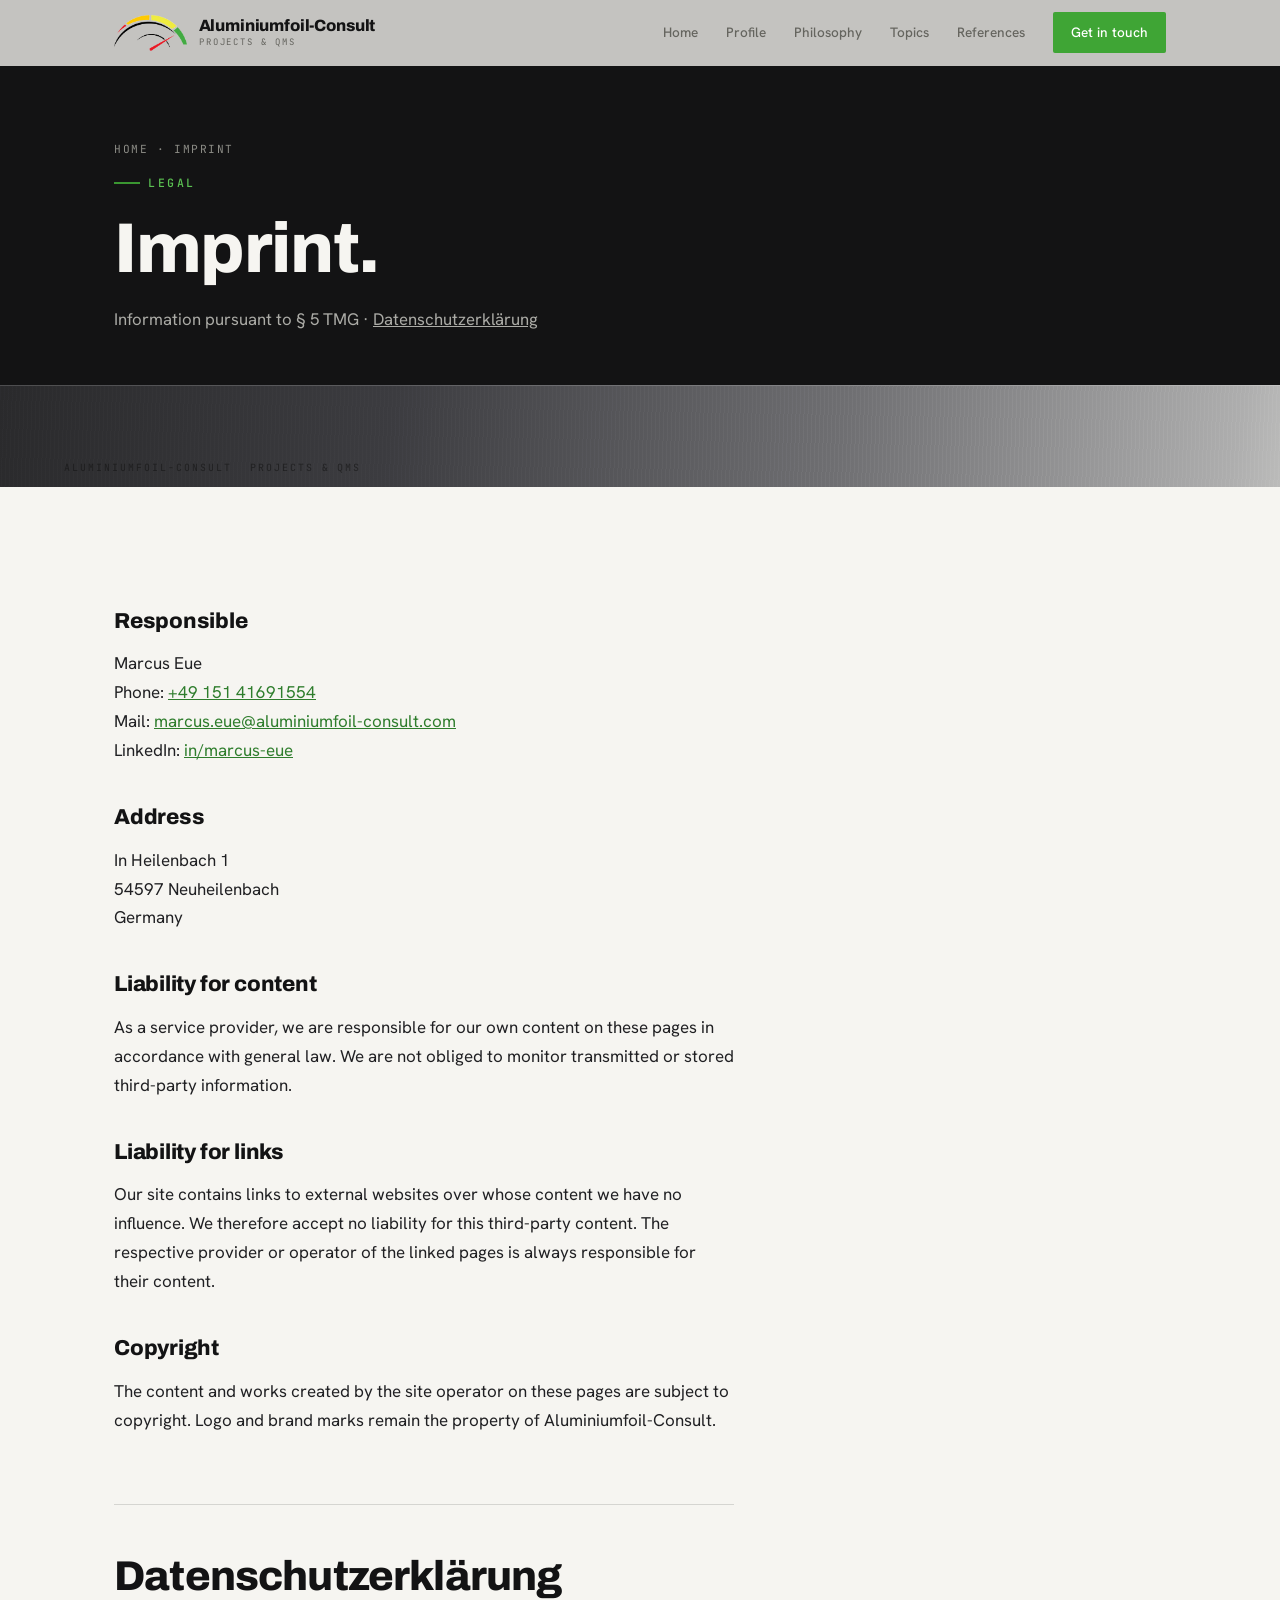
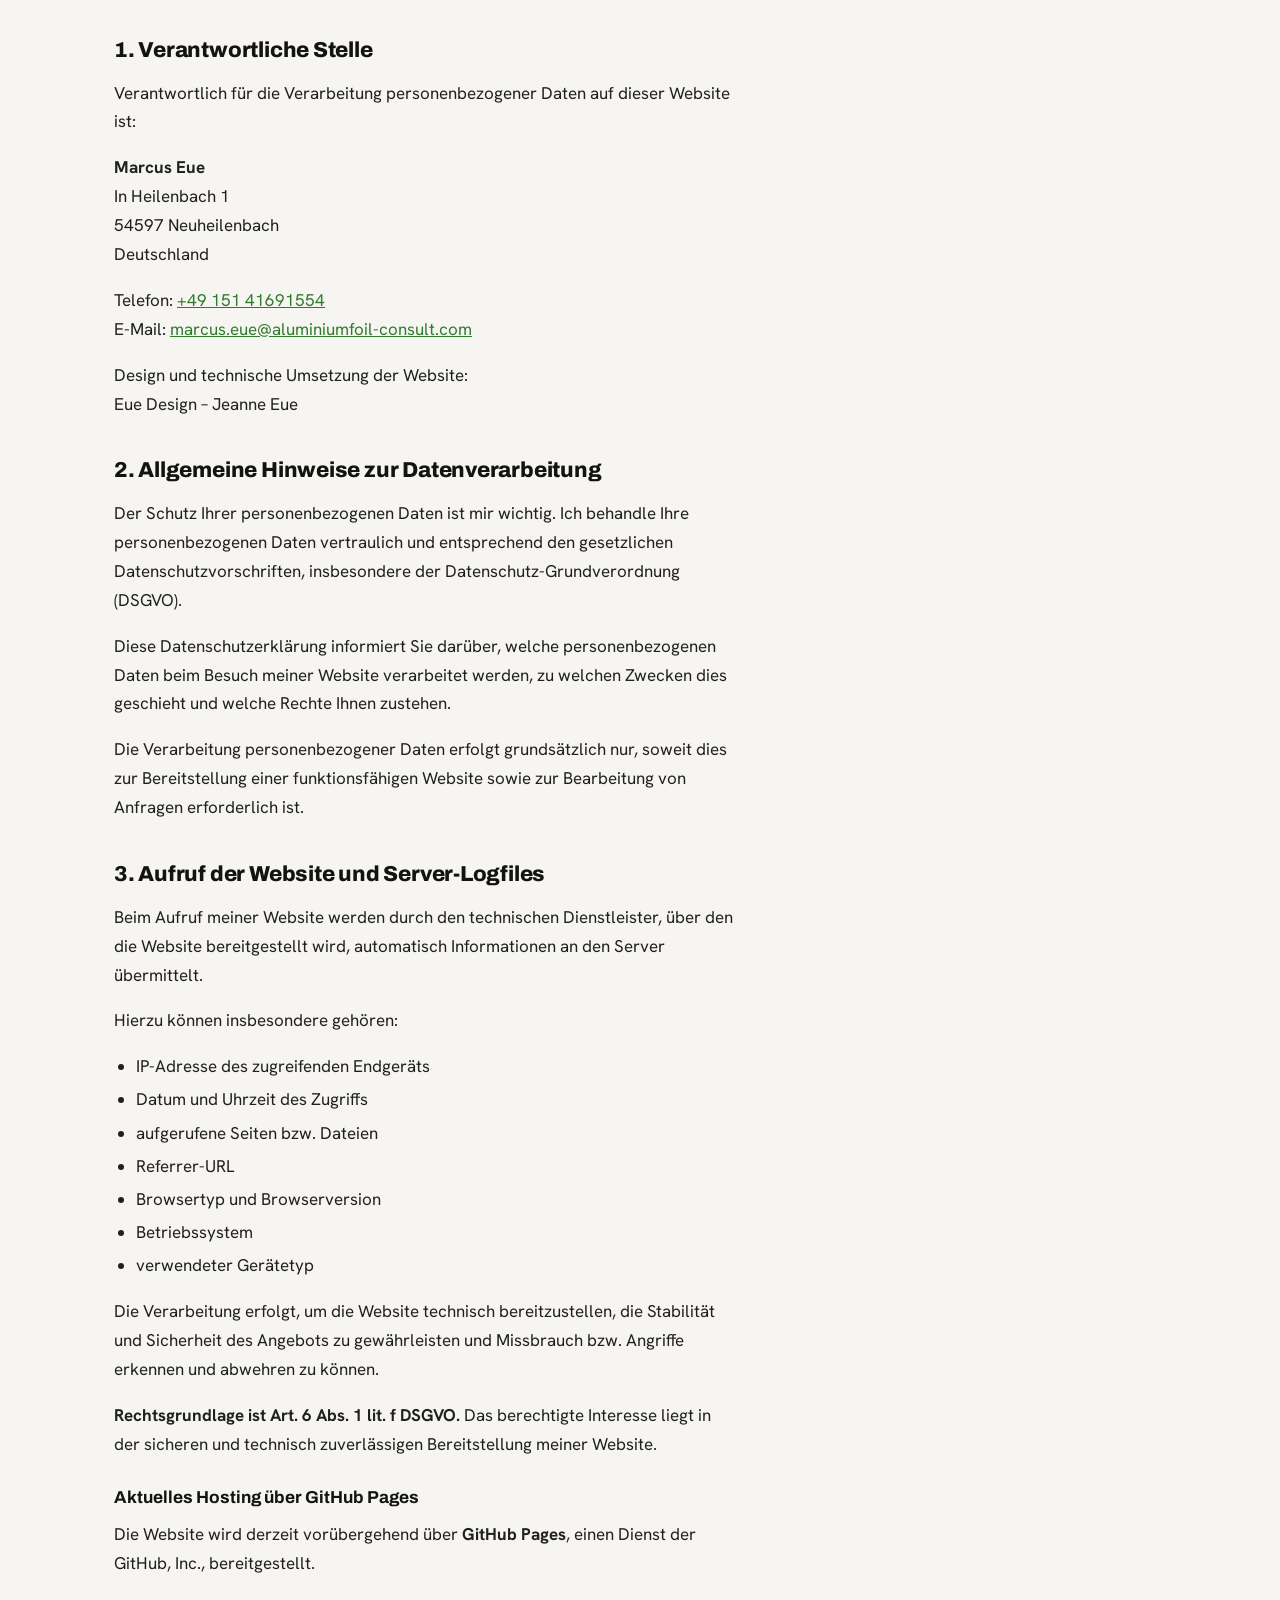
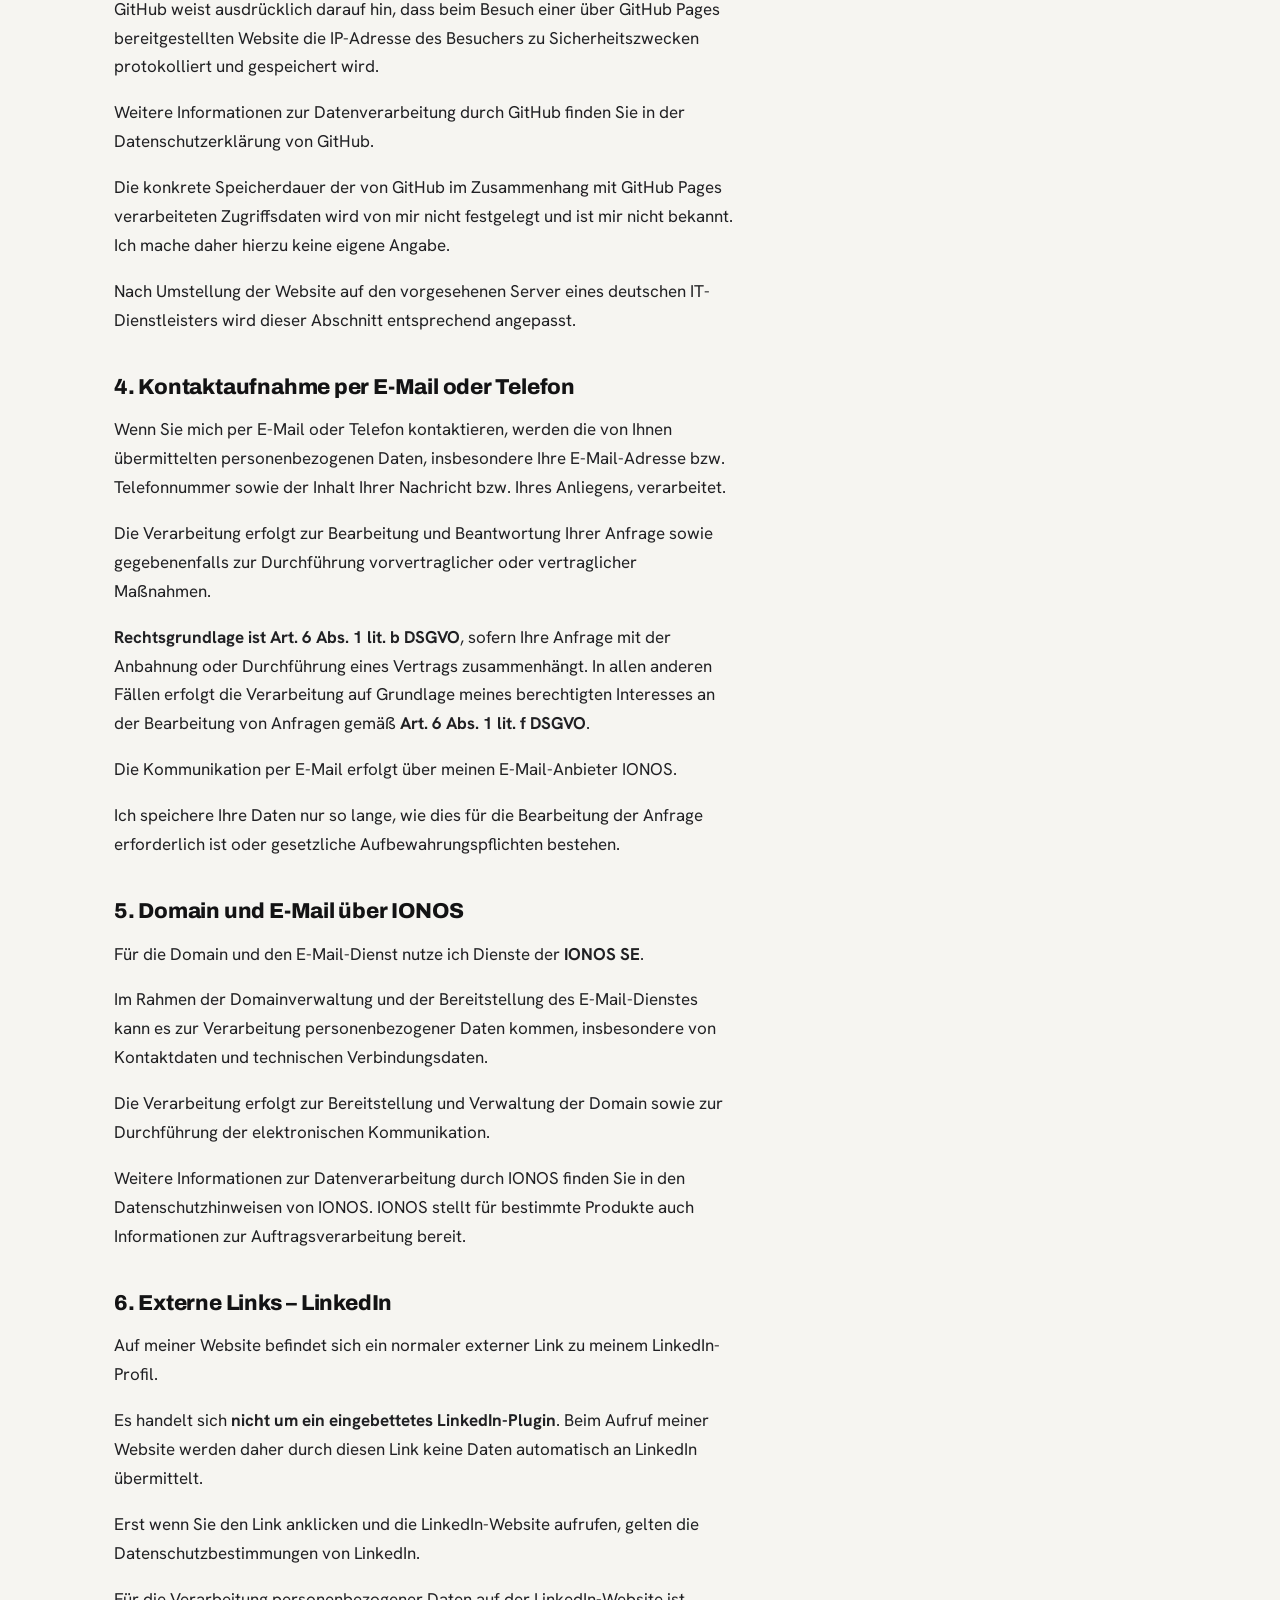
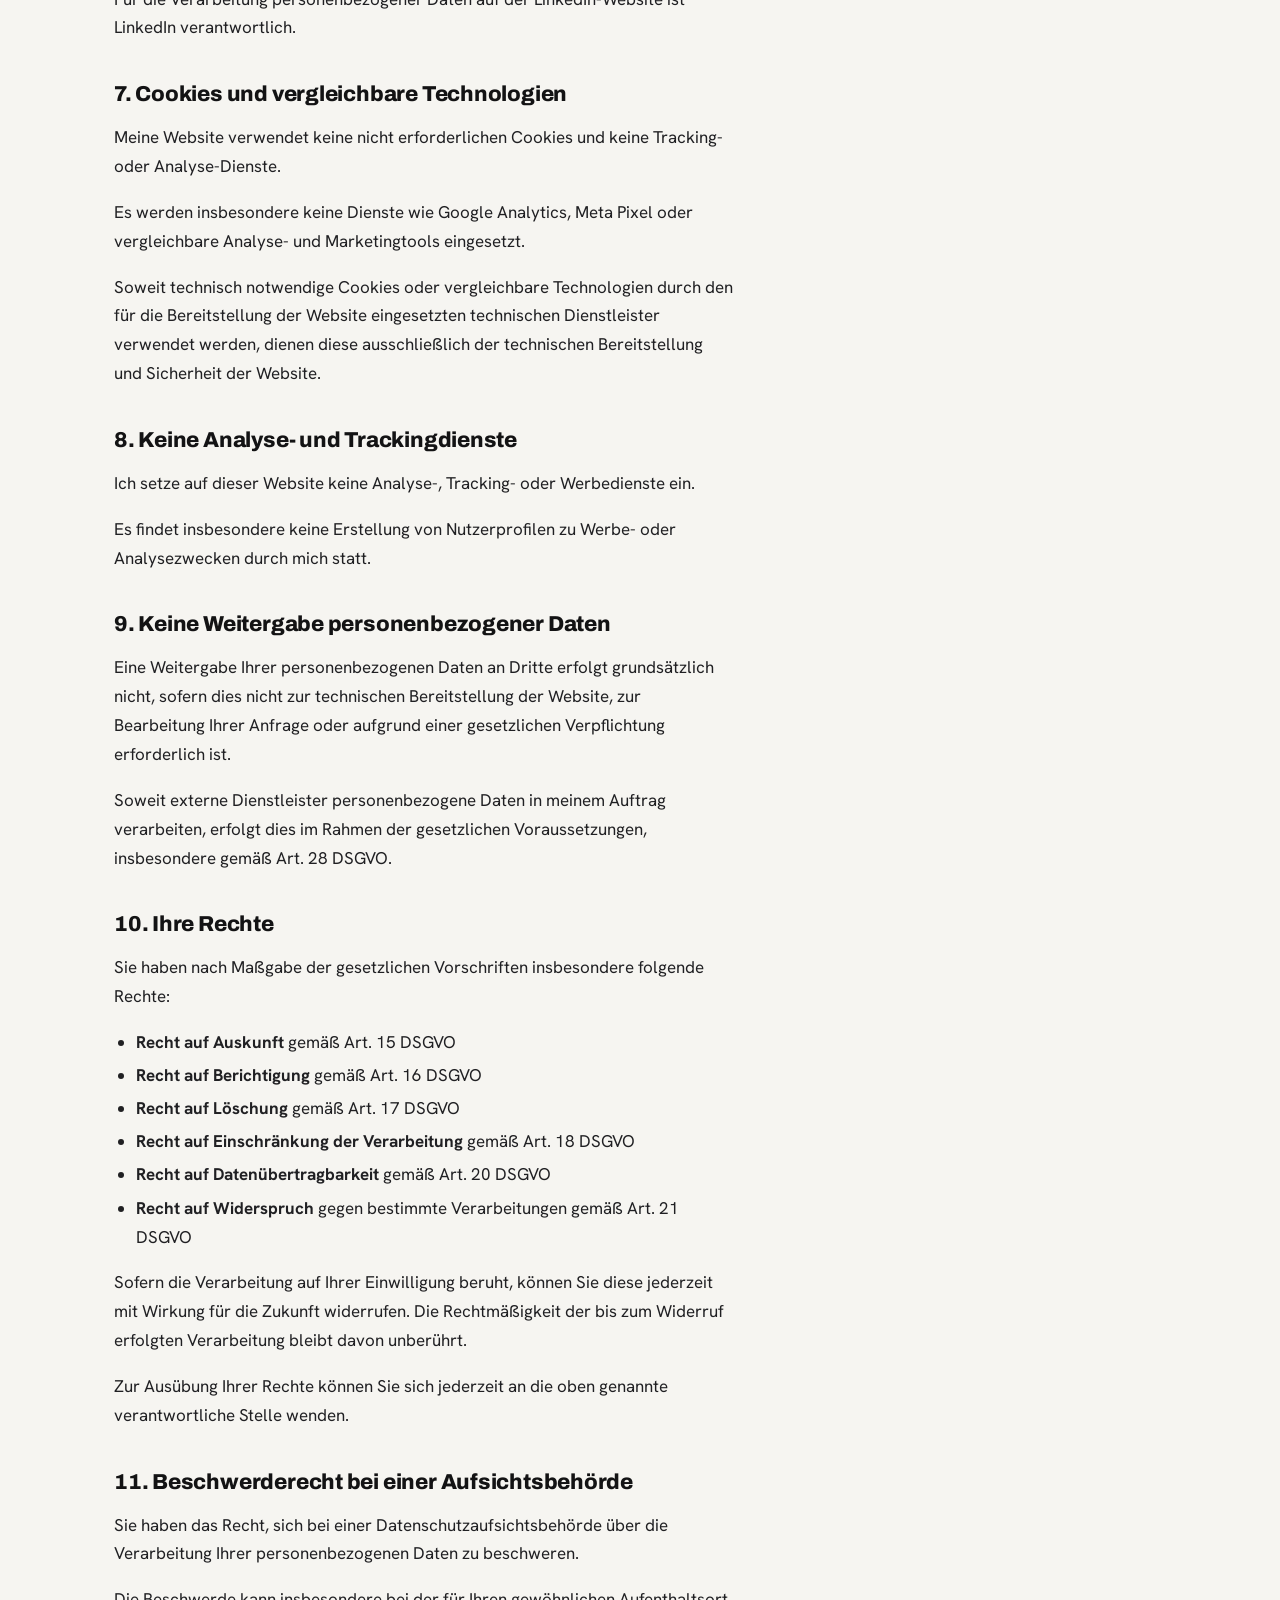
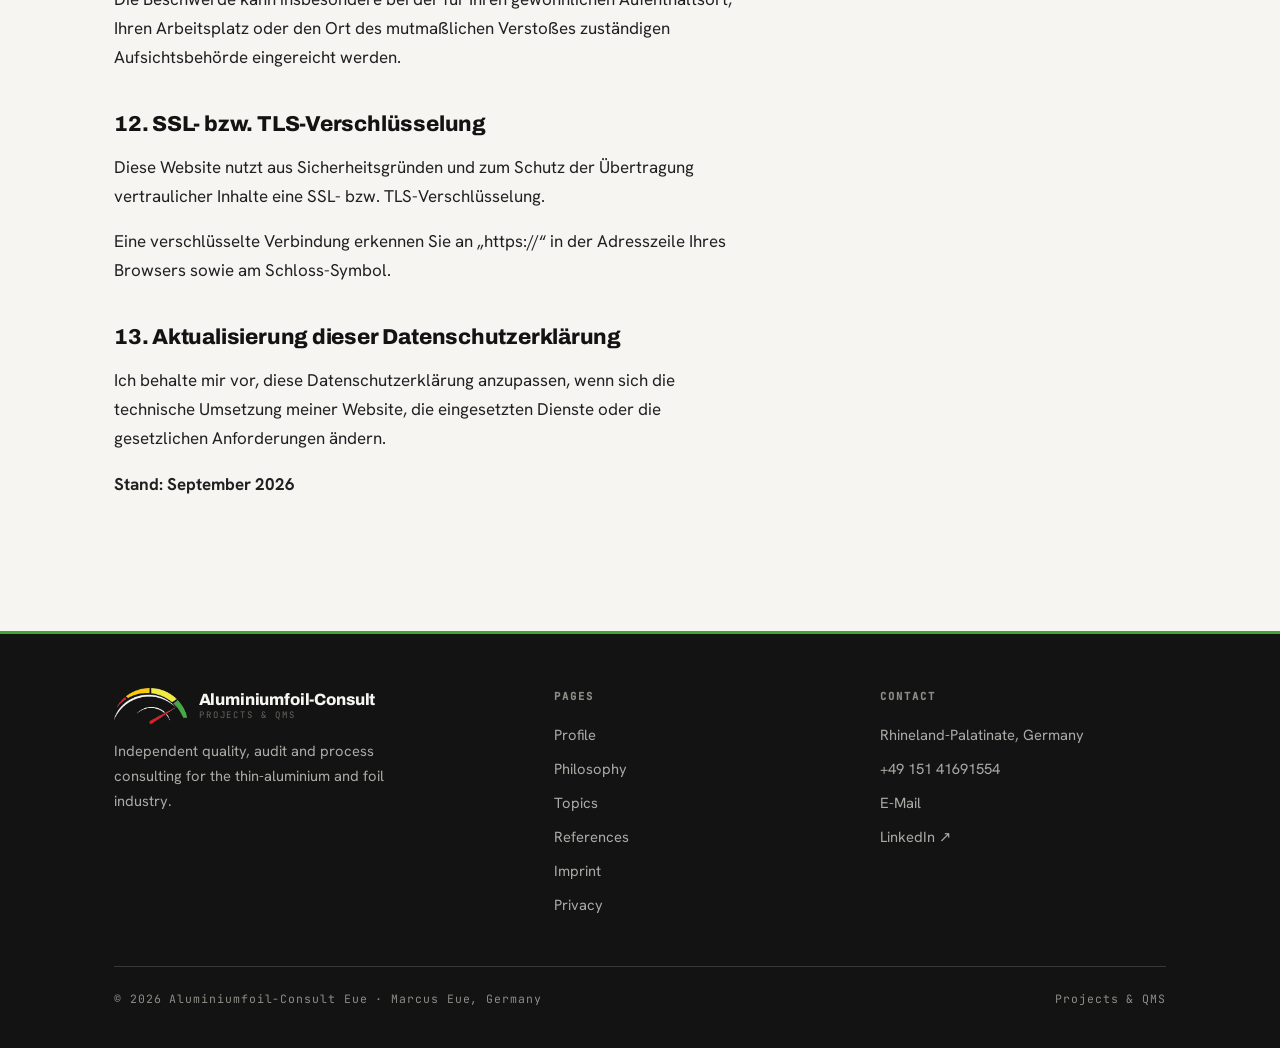
==== commit b7a68c91: "kl. Ä" ====
--- a/imprint.html
+++ b/imprint.html
@@ -167,7 +167,7 @@
         <h4>Contact</h4>
         <p>Rhineland-Palatinate, Germany</p>
         <a href="tel:+4915141691554">+49 151 41691554</a>
-        <a href="mailto:marcus.eue@aluminiumfoil-consult.com">marcus.eue@aluminiumfoil-consult.com</a>
+        <a href="mailto:marcus.eue@aluminiumfoil-consult.com">E-Mail</a>
         <a href="https://www.linkedin.com/in/marcus-eue-5016b97" target="_blank" rel="noopener">LinkedIn ↗</a>
       </div>
     </div>
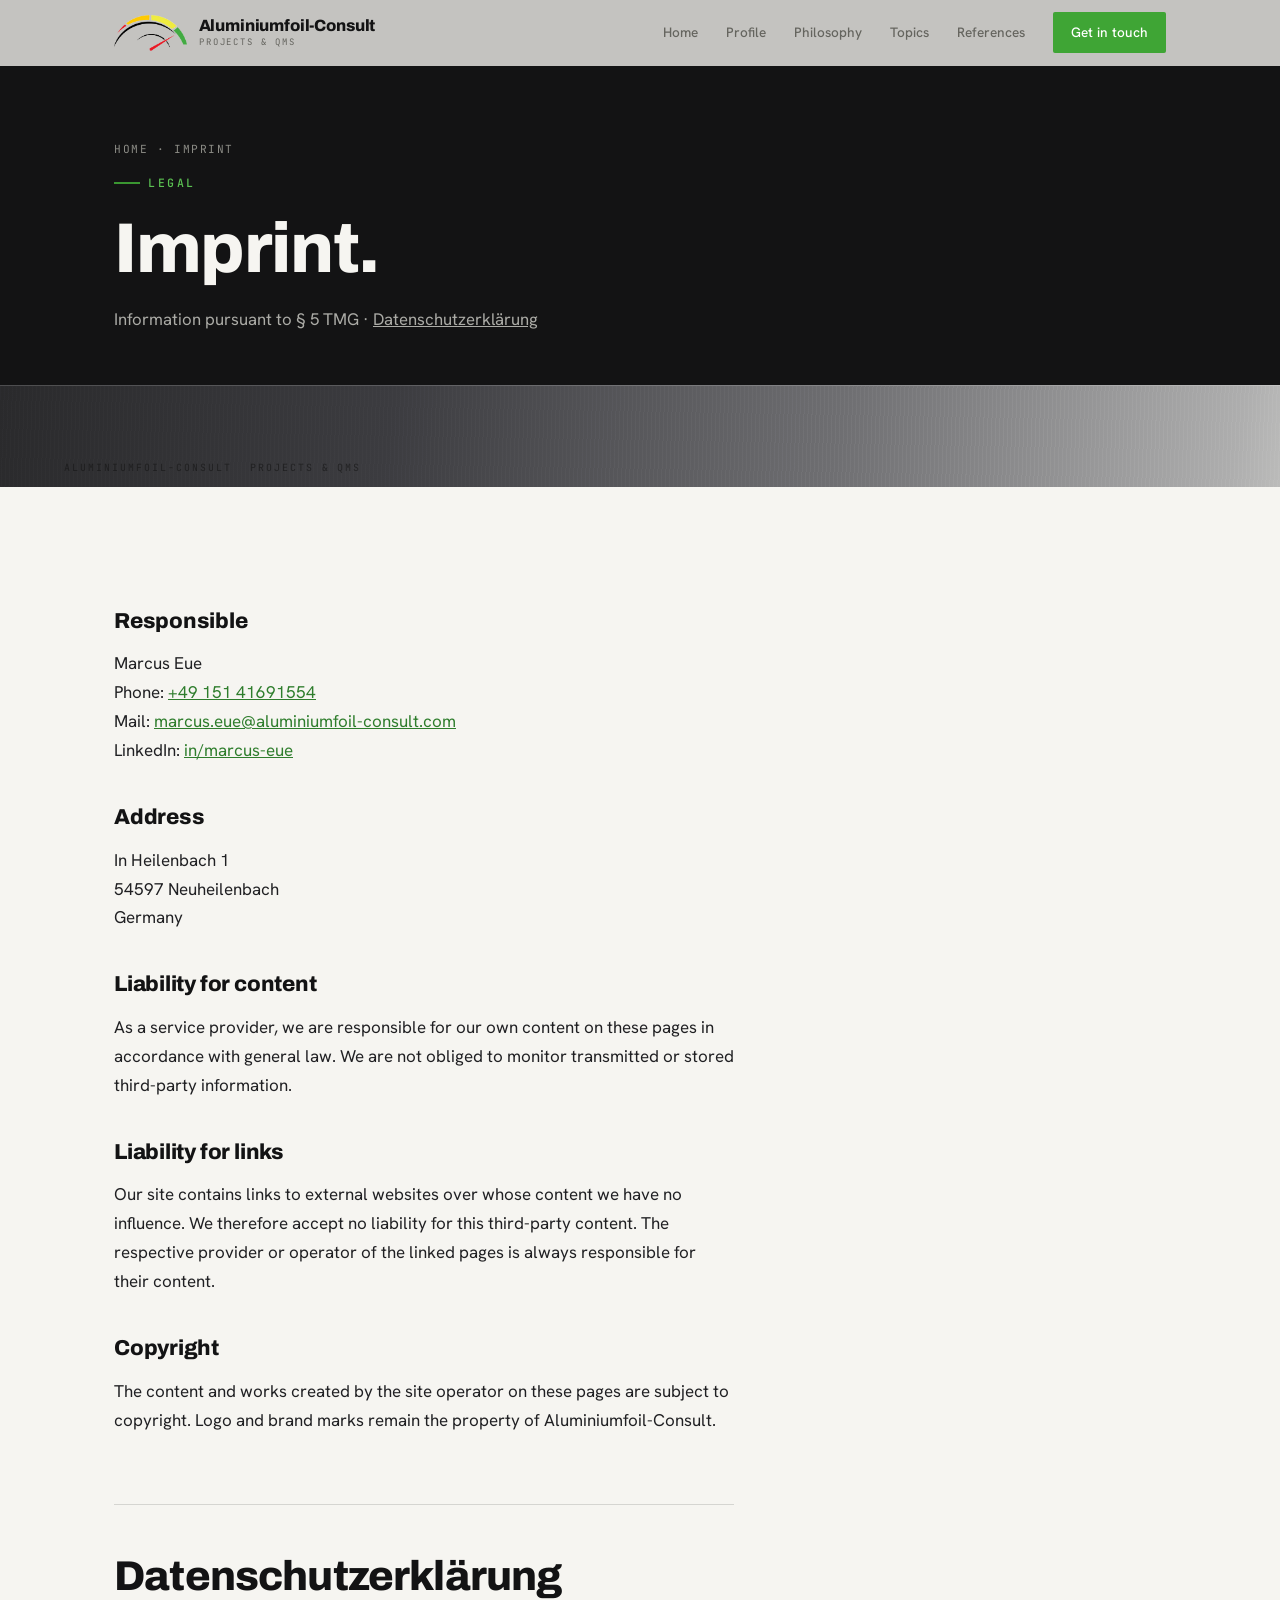
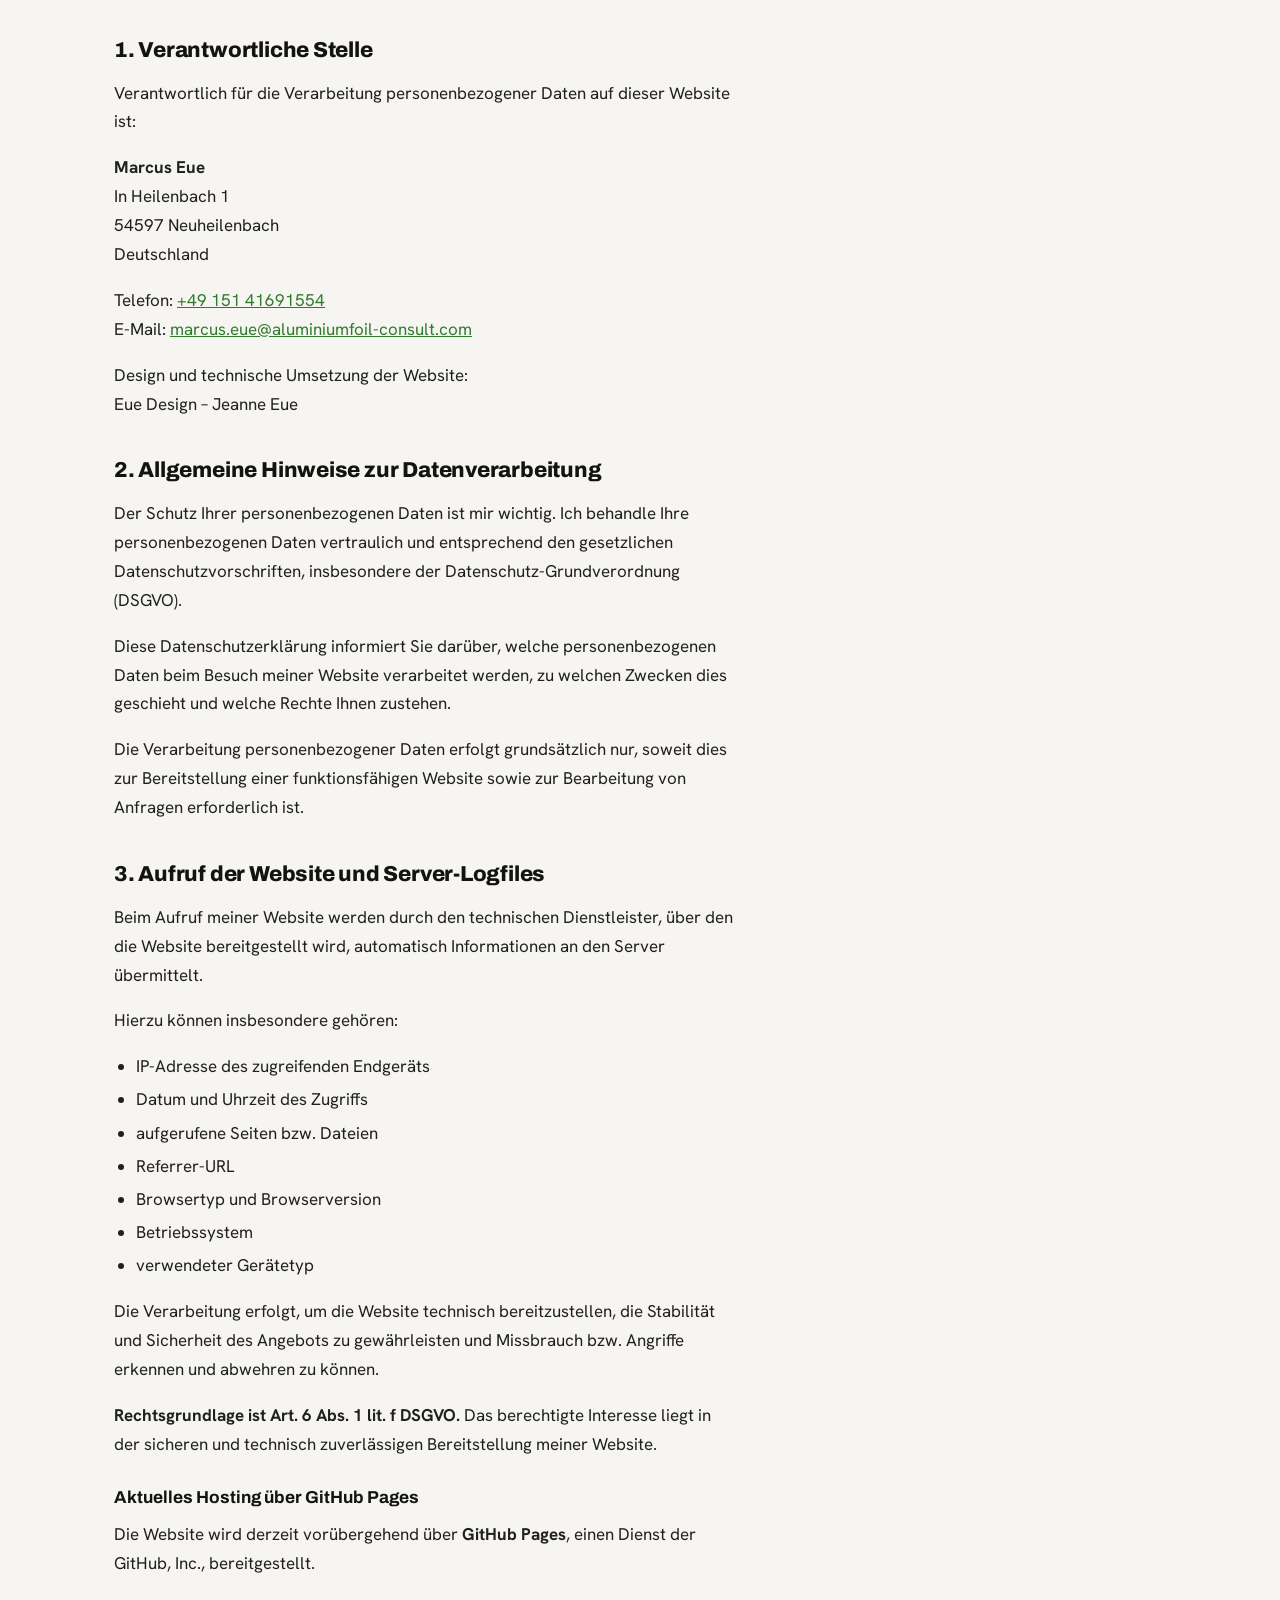
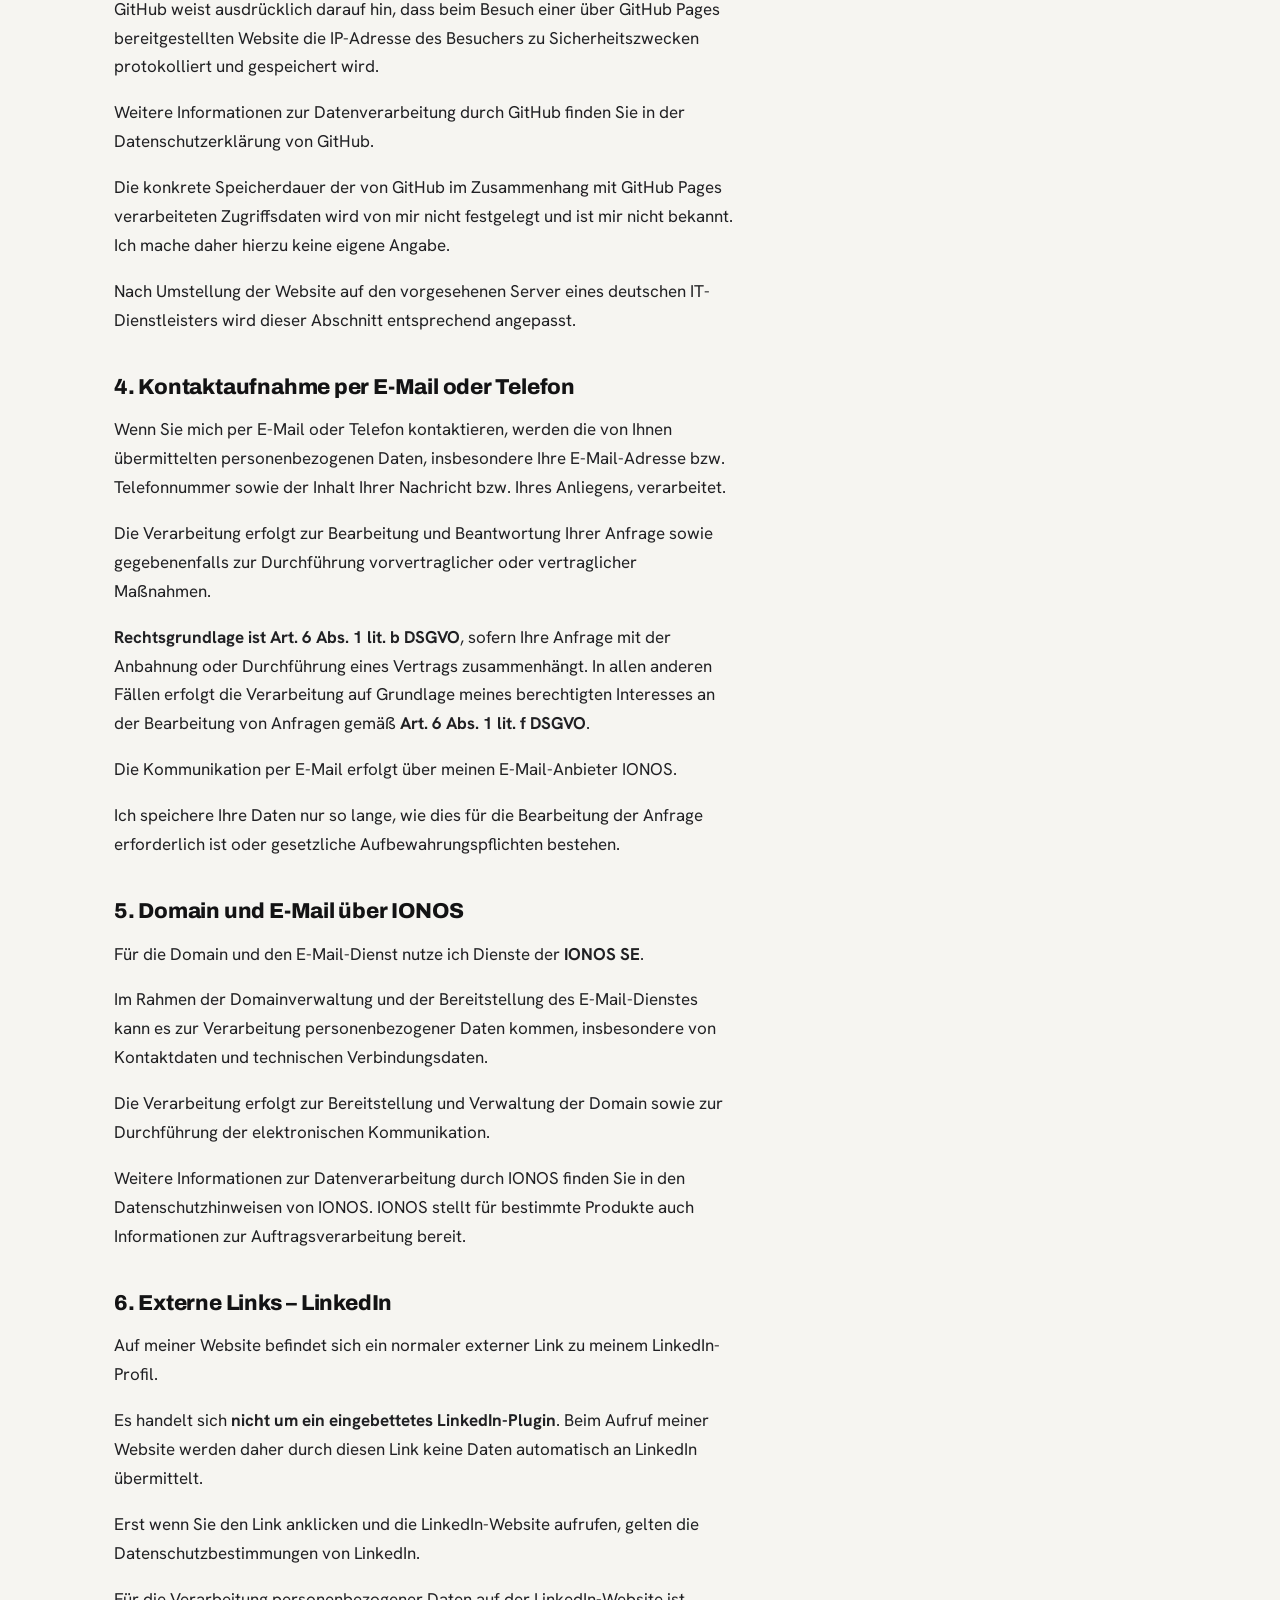
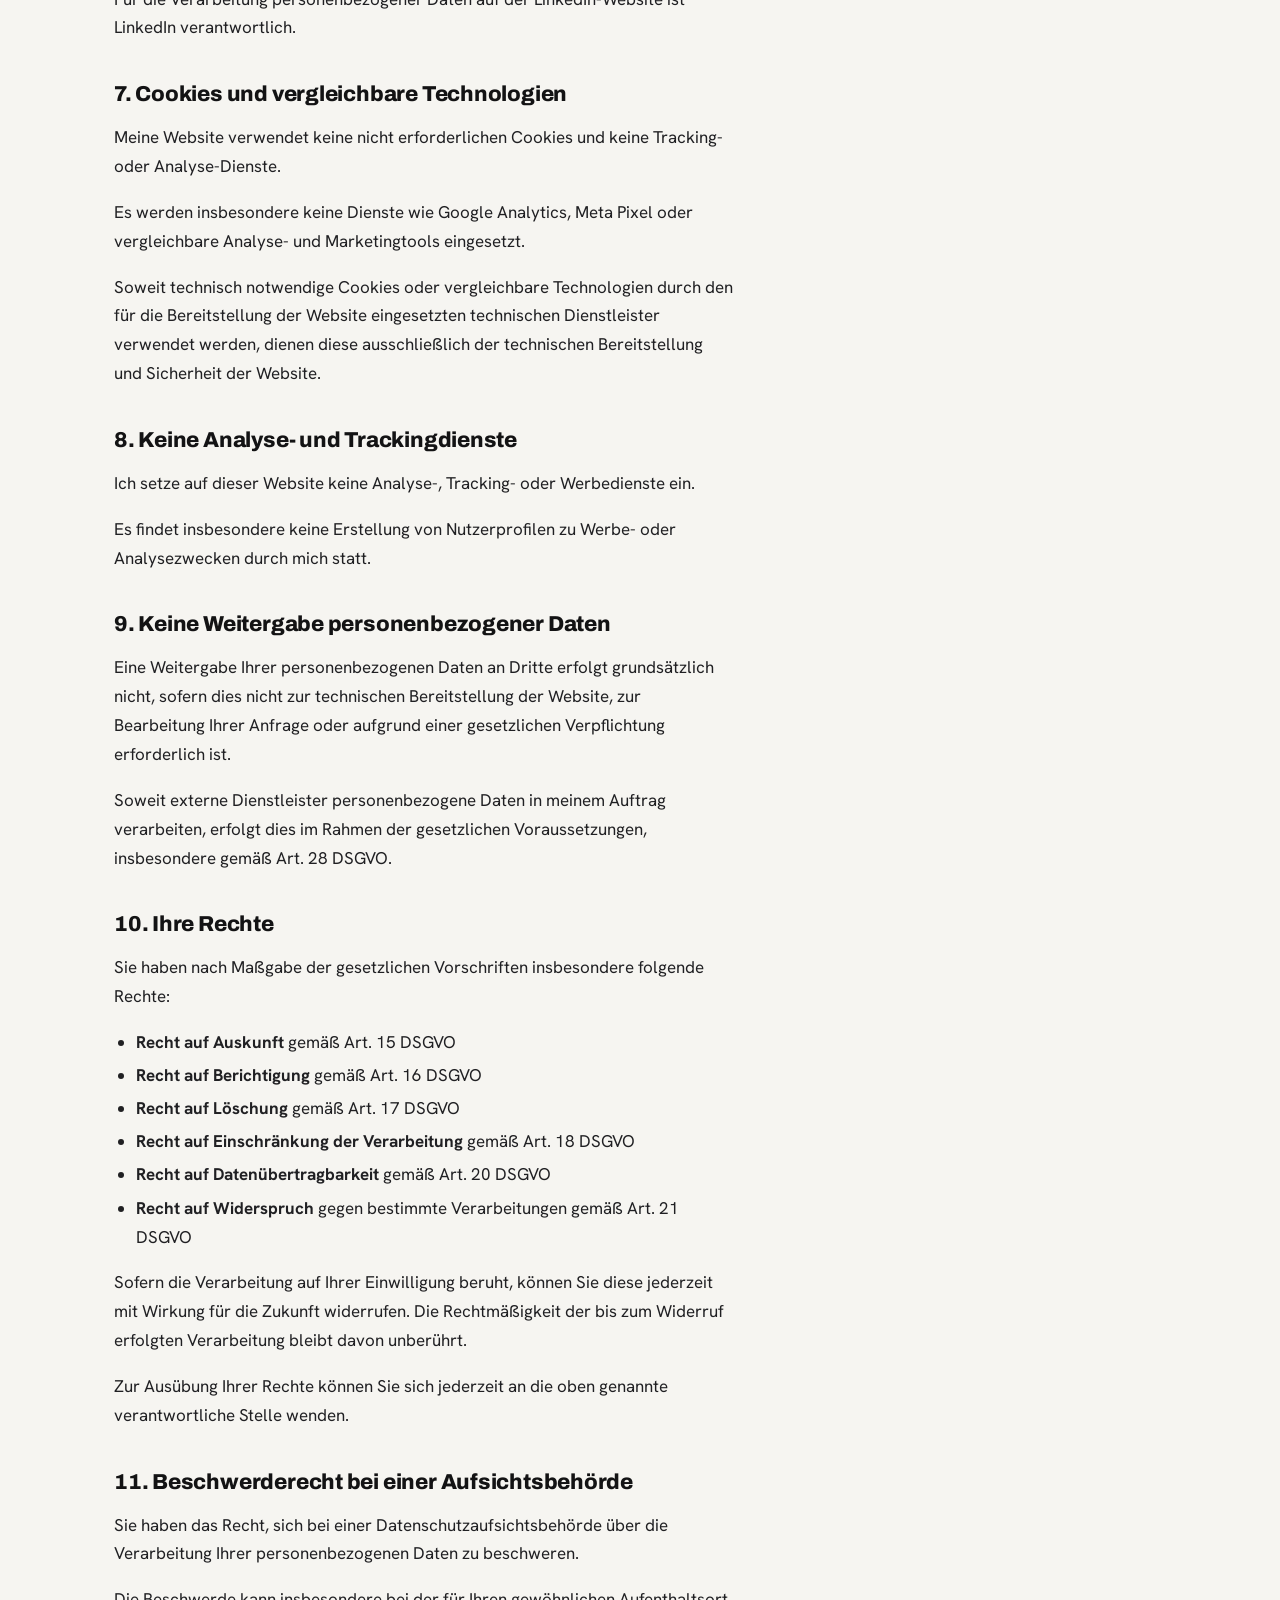
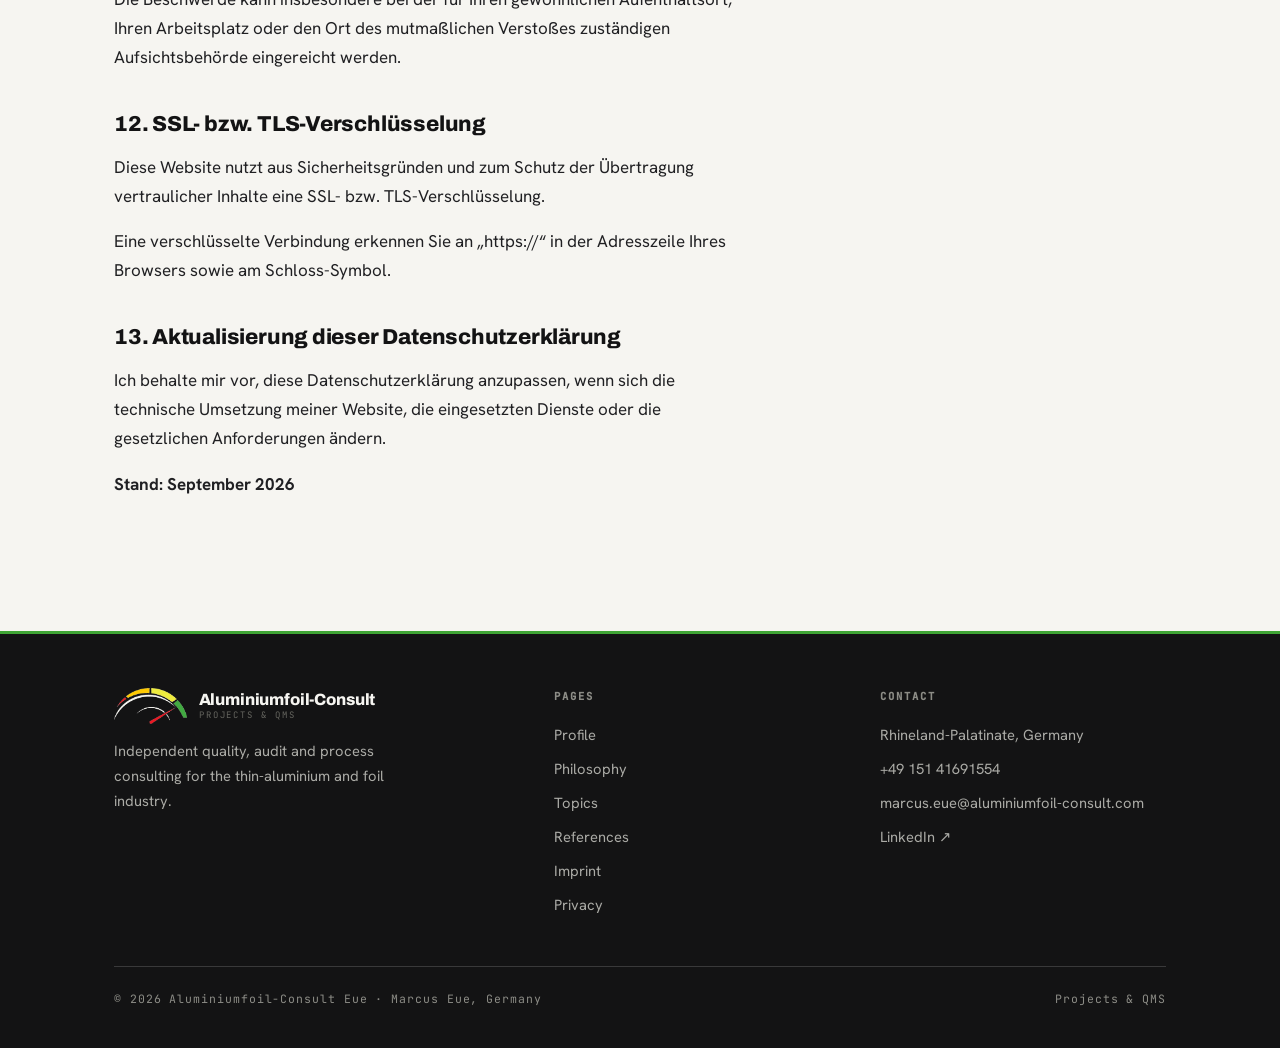
==== commit fded6225: "Neu Imprint" ====
--- a/imprint.html
+++ b/imprint.html
@@ -37,7 +37,7 @@
 <div class="foil" aria-hidden="true"><div class="foil-label"><span>Aluminiumfoil-Consult</span><span>Projects &amp; QMS</span></div></div>
 <section class="bg-paper">
   <div class="wrap">
-    <div class="prose reveal">
+    <div class="prose">
       <h3>Responsible</h3>
       <p>Marcus Eue<br>Phone: <a href="tel:+4915141691554">+49 151 41691554</a><br>Mail: <a href="mailto:marcus.eue@aluminiumfoil-consult.com">marcus.eue@aluminiumfoil-consult.com</a><br>LinkedIn: <a href="https://www.linkedin.com/in/marcus-eue-5016b97" target="_blank" rel="noopener">in/marcus-eue</a></p>
       <h3>Address</h3>
@@ -50,7 +50,7 @@
       <p>The content and works created by the site operator on these pages are subject to copyright. Logo and brand marks remain the property of Aluminiumfoil-Consult.</p>
     </div>
 
-    <div class="prose reveal" id="privacy" lang="de" style="margin-top:70px;padding-top:50px;border-top:1px solid var(--line)">
+    <div class="prose" id="privacy" lang="de" style="margin-top:70px;padding-top:50px;border-top:1px solid var(--line)">
       <h2 class="display" style="font-size:clamp(1.8rem,4vw,2.6rem);margin-bottom:30px">Datenschutzerklärung</h2>
 
       <h3>1. Verantwortliche Stelle</h3>
@@ -167,7 +167,7 @@
         <h4>Contact</h4>
         <p>Rhineland-Palatinate, Germany</p>
         <a href="tel:+4915141691554">+49 151 41691554</a>
-        <a href="mailto:marcus.eue@aluminiumfoil-consult.com">E-Mail</a>
+        <a href="mailto:marcus.eue@aluminiumfoil-consult.com">marcus.eue@aluminiumfoil-consult.com</a>
         <a href="https://www.linkedin.com/in/marcus-eue-5016b97" target="_blank" rel="noopener">LinkedIn ↗</a>
       </div>
     </div>
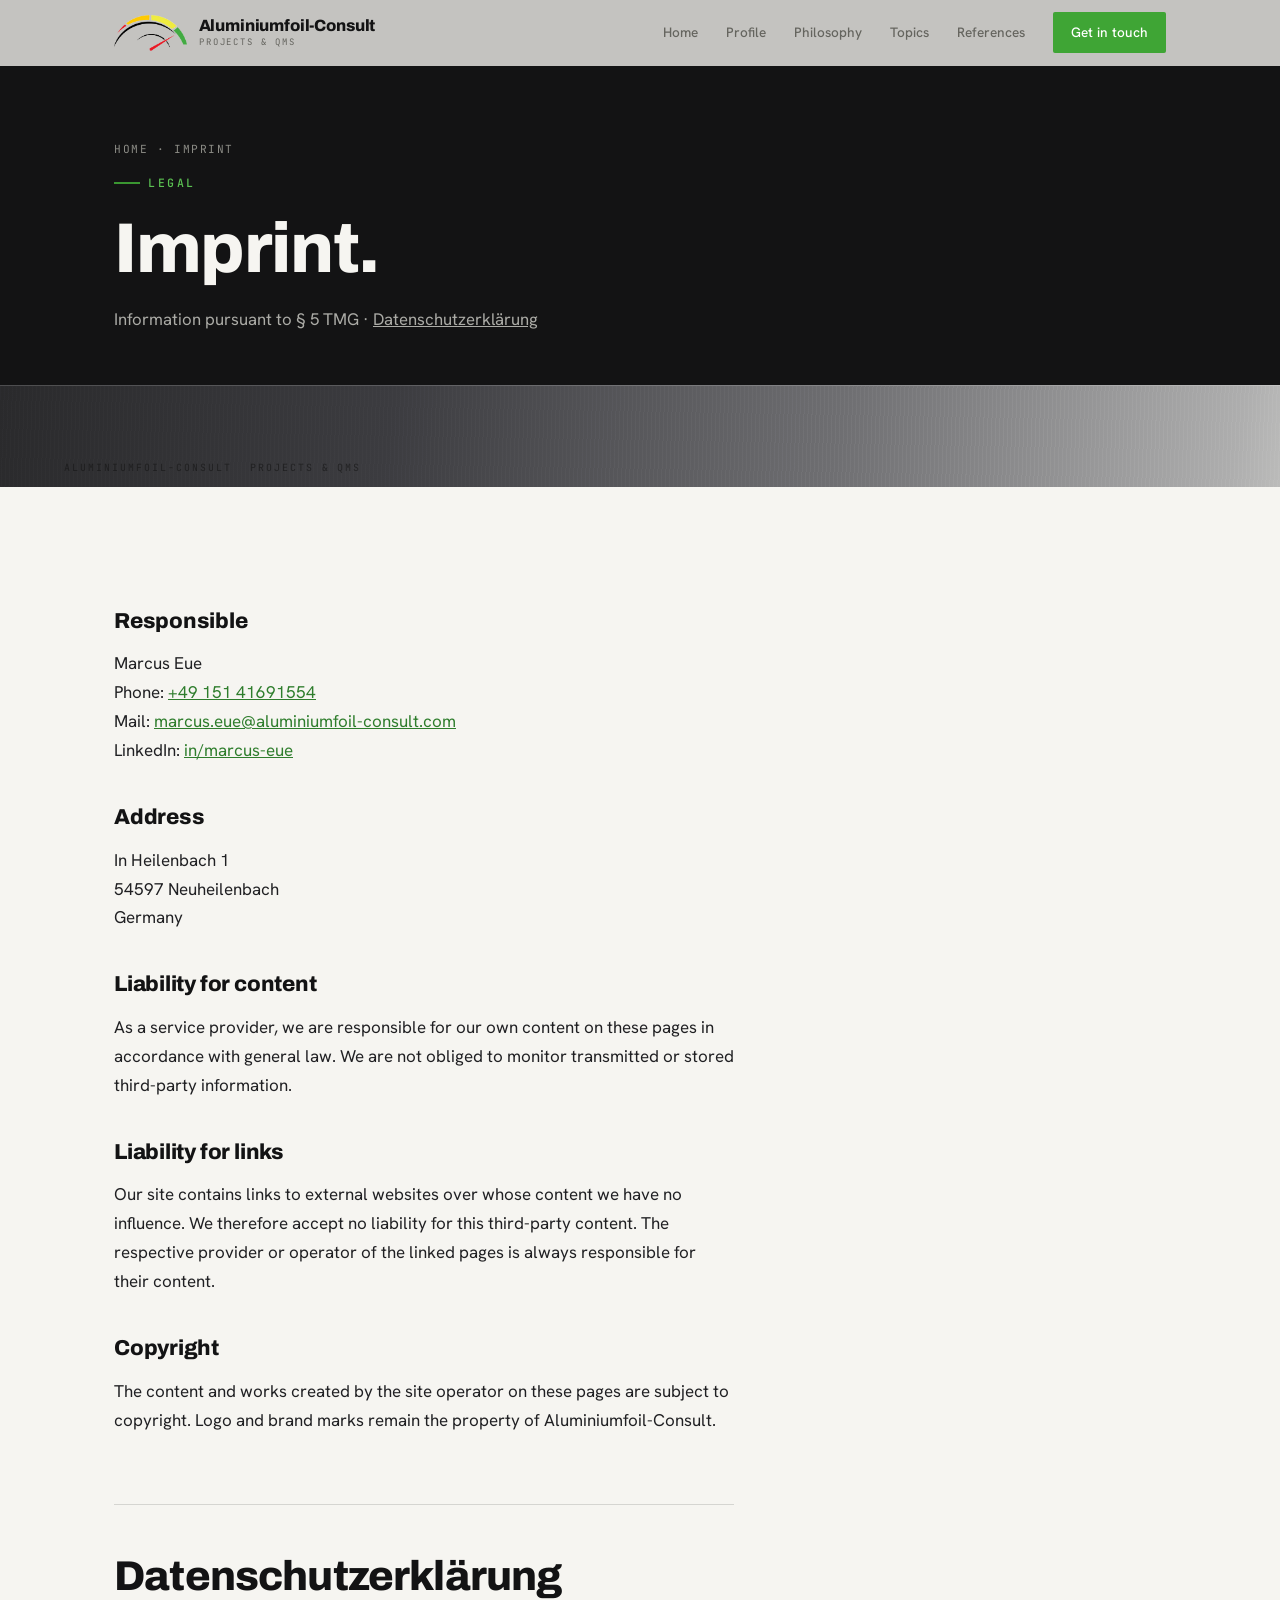
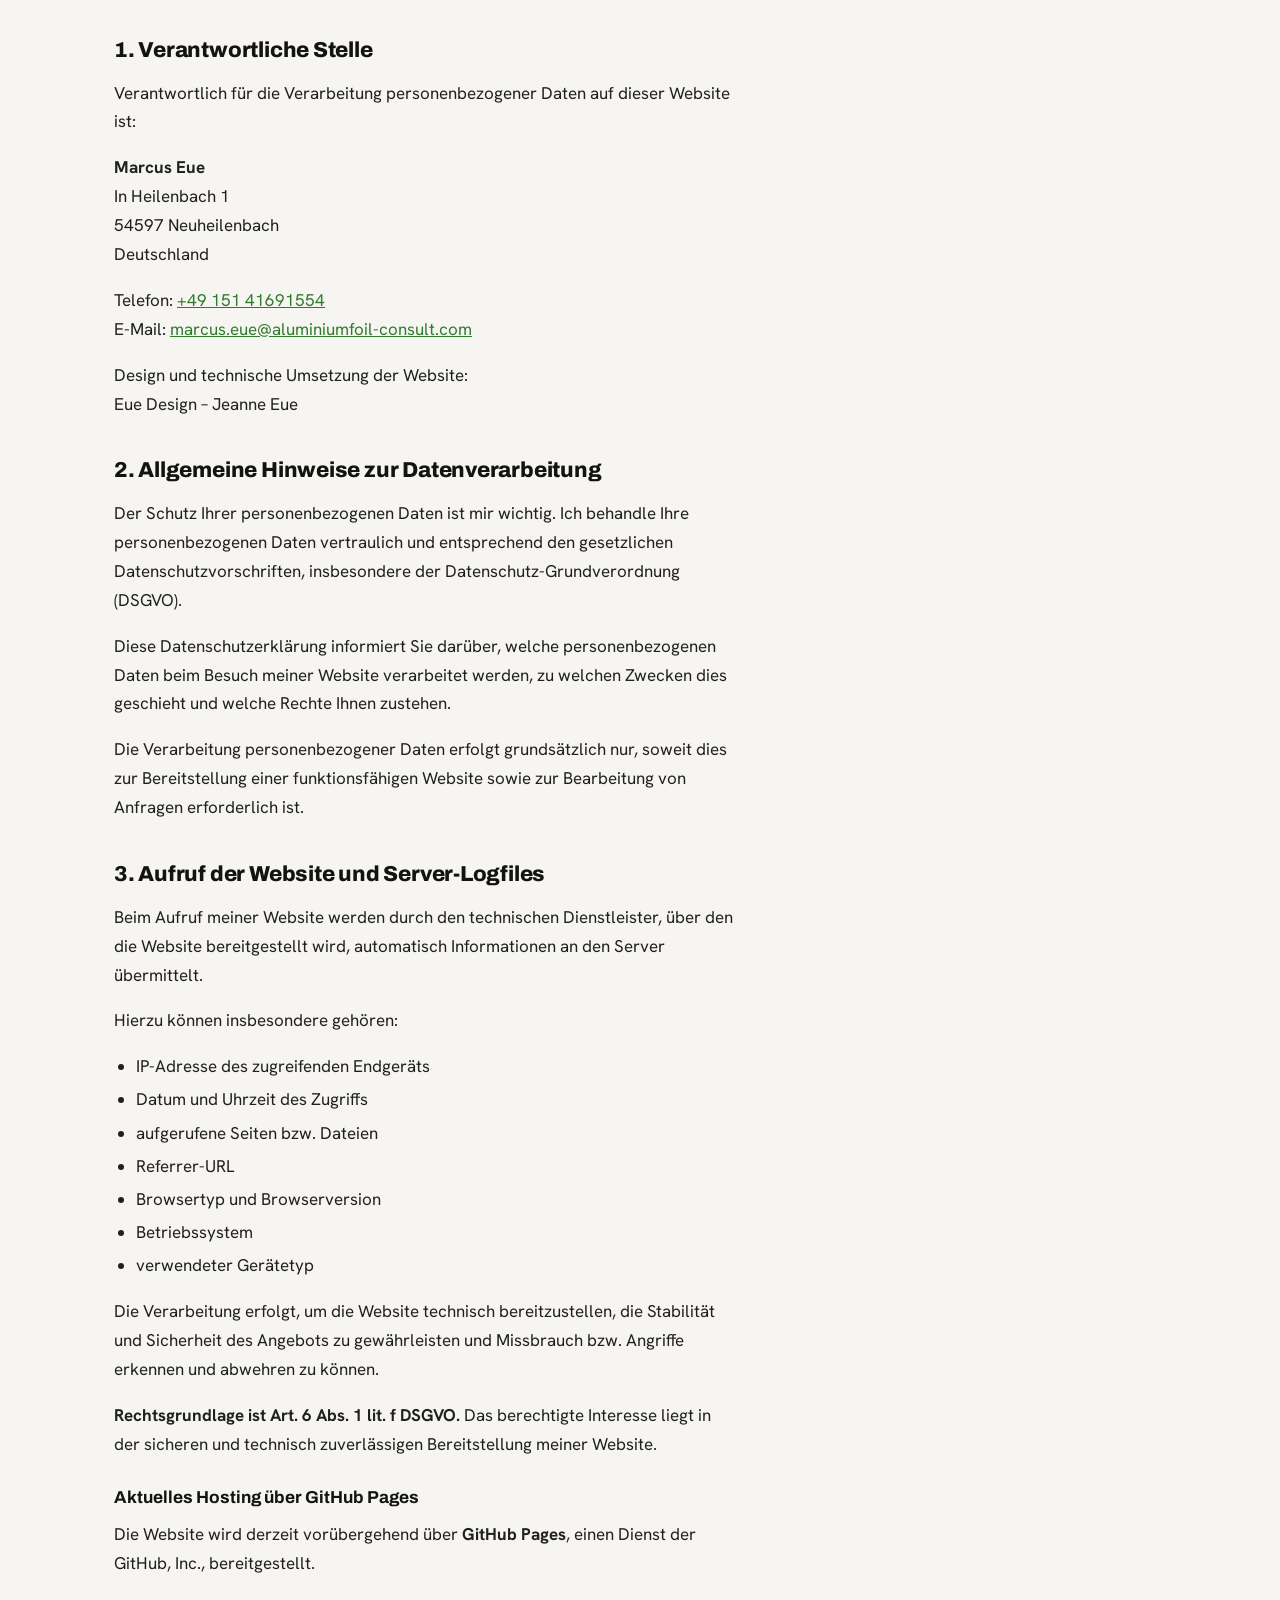
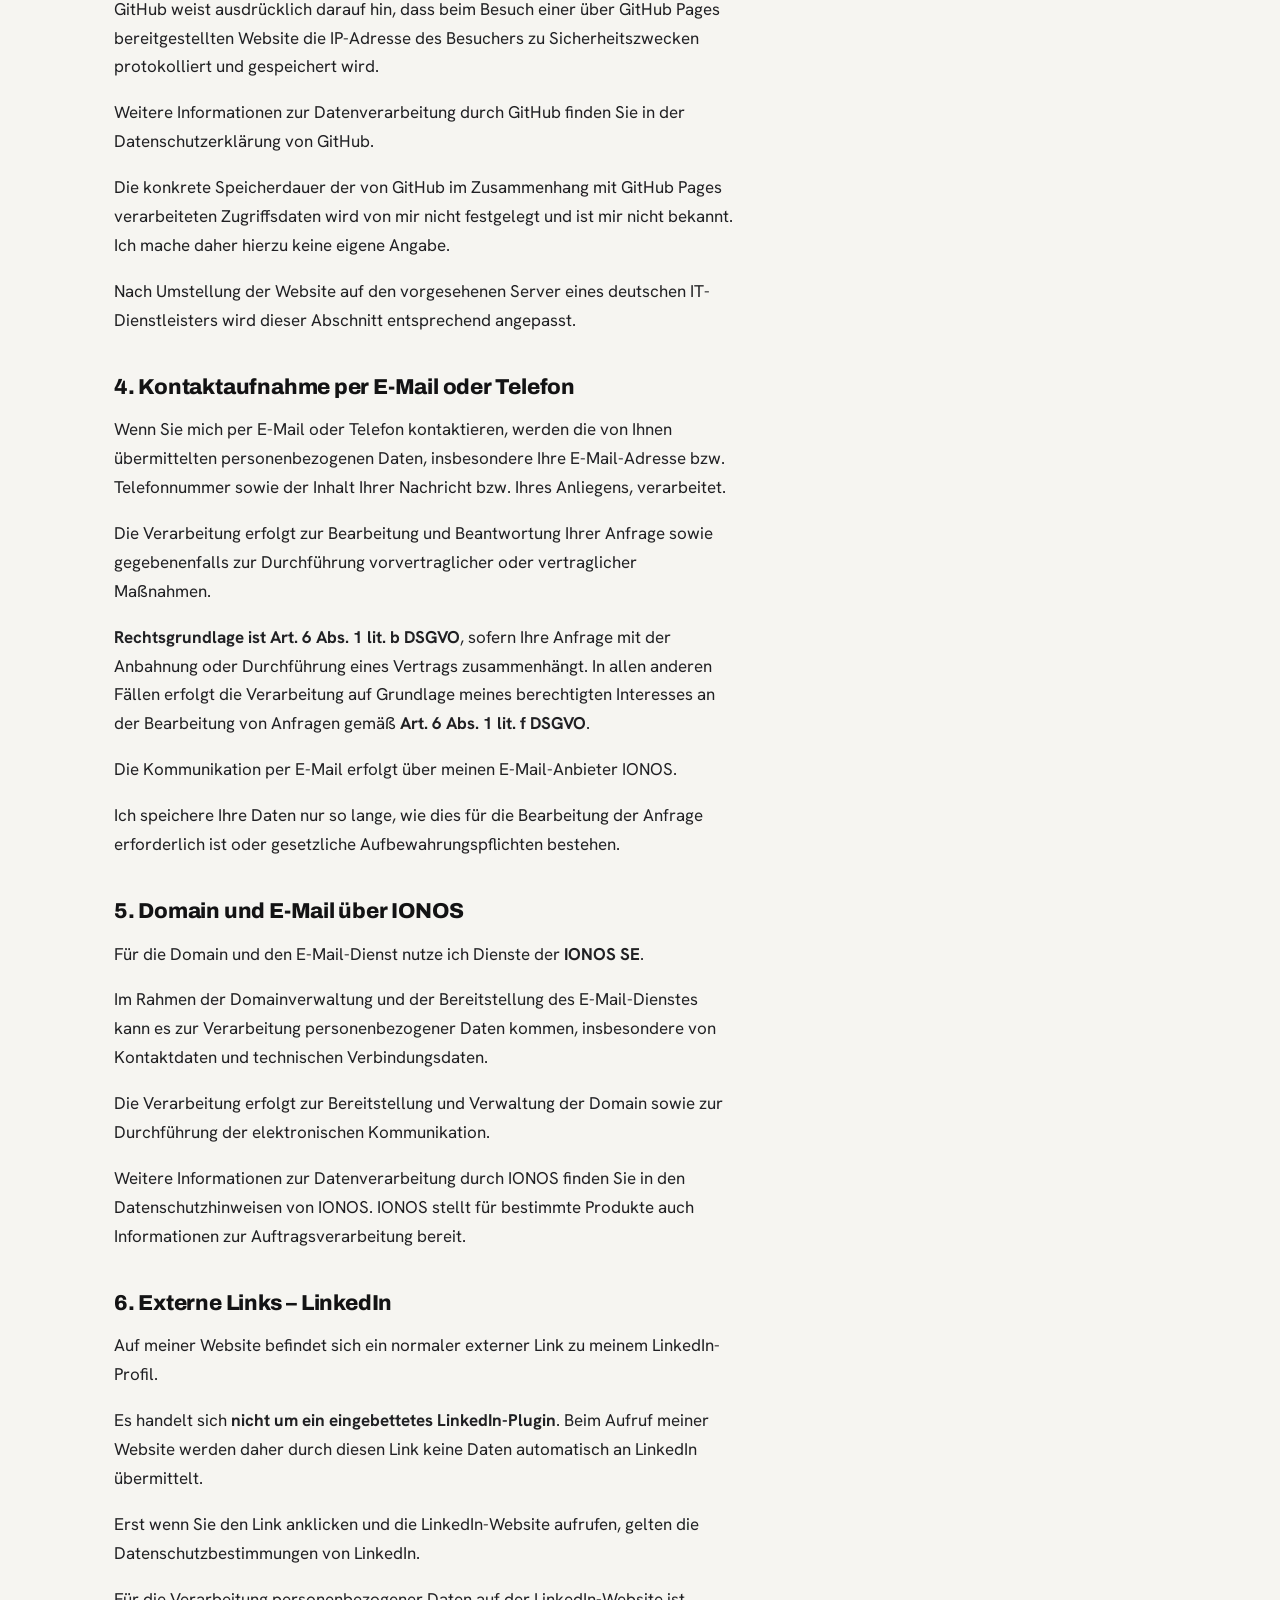
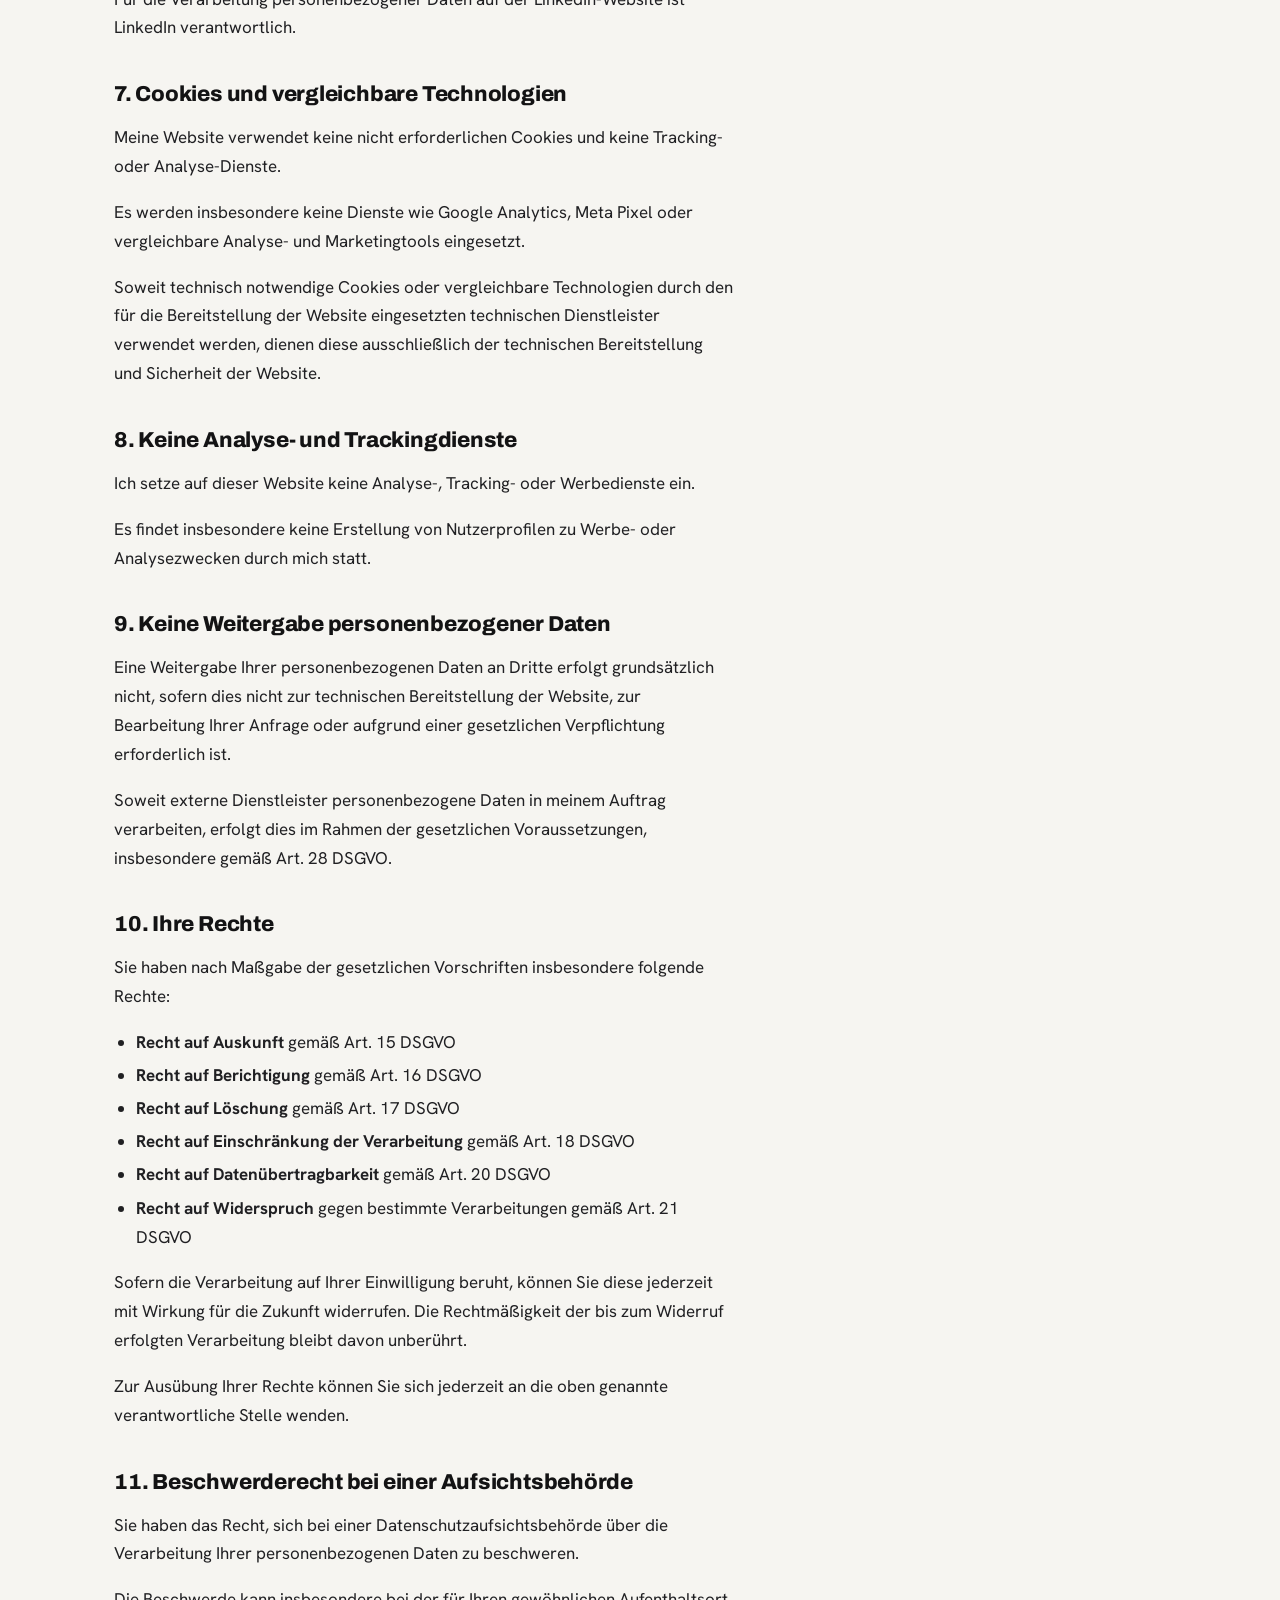
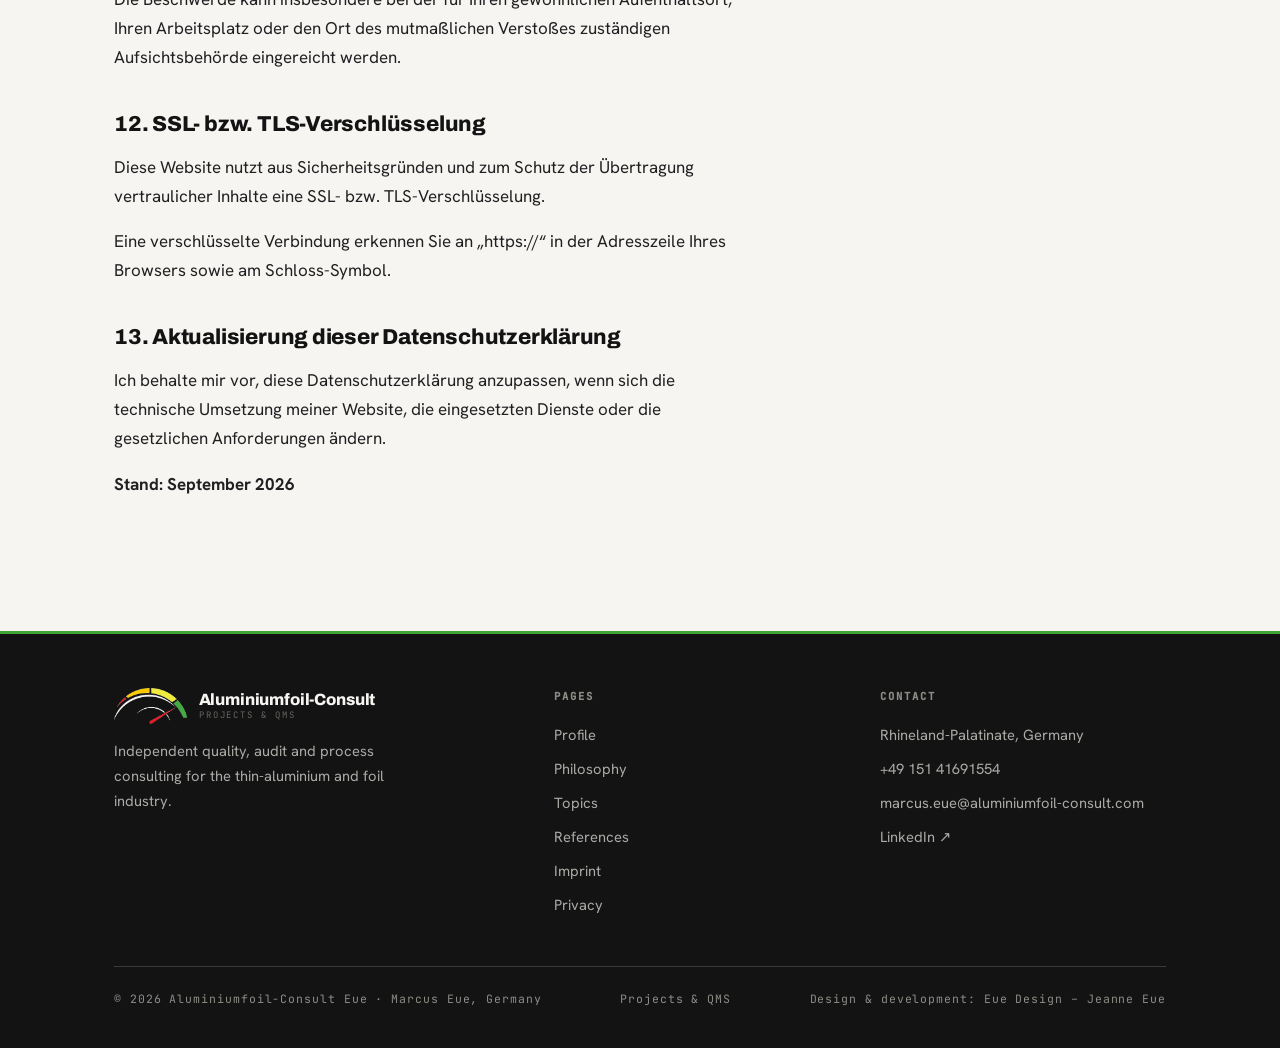
==== commit 7469226b: "eue design" ====
--- a/imprint.html
+++ b/imprint.html
@@ -174,6 +174,7 @@
     <div class="foot-bottom">
       <span class="foot-meta">© 2026 Aluminiumfoil-Consult Eue · Marcus Eue, Germany</span>
       <span class="foot-meta">Projects &amp; QMS</span>
+      <span class="foot-meta">Design &amp; development: Eue Design – Jeanne Eue</span>
     </div>
   </div>
 </footer>
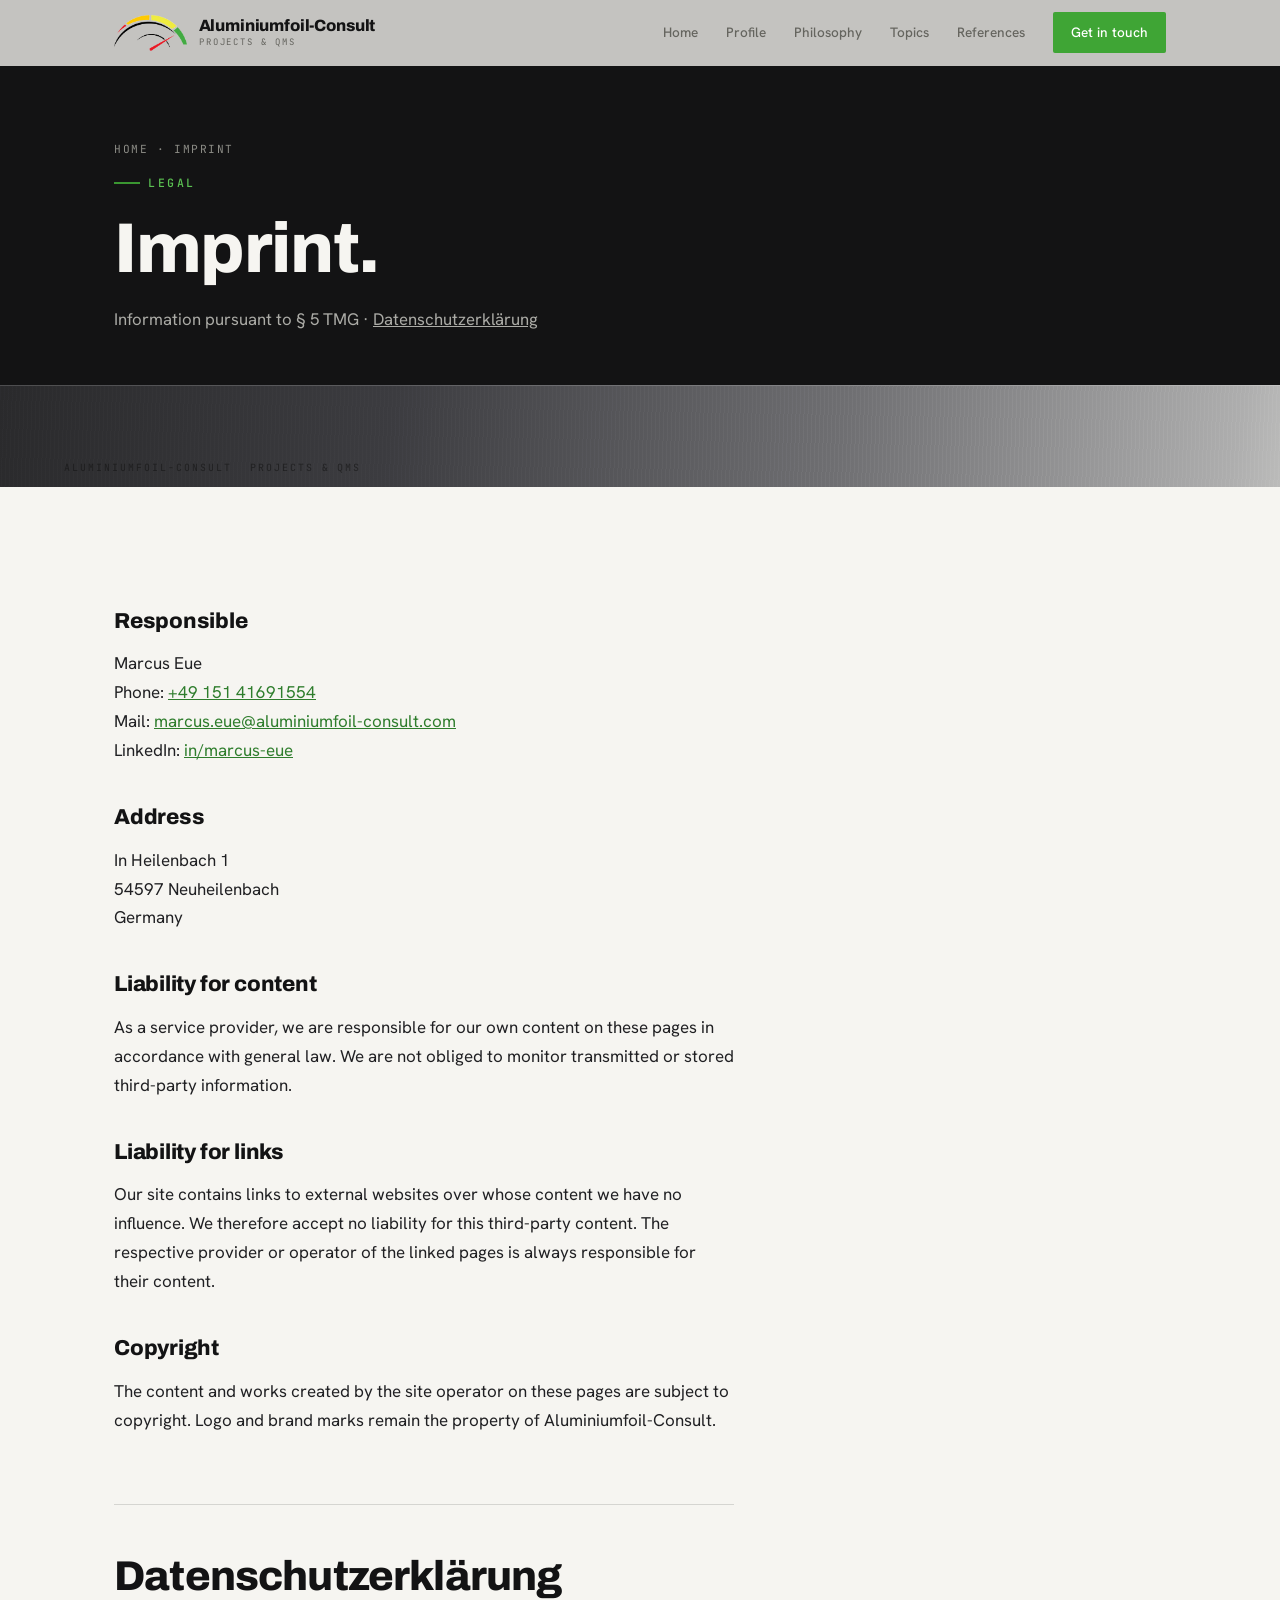
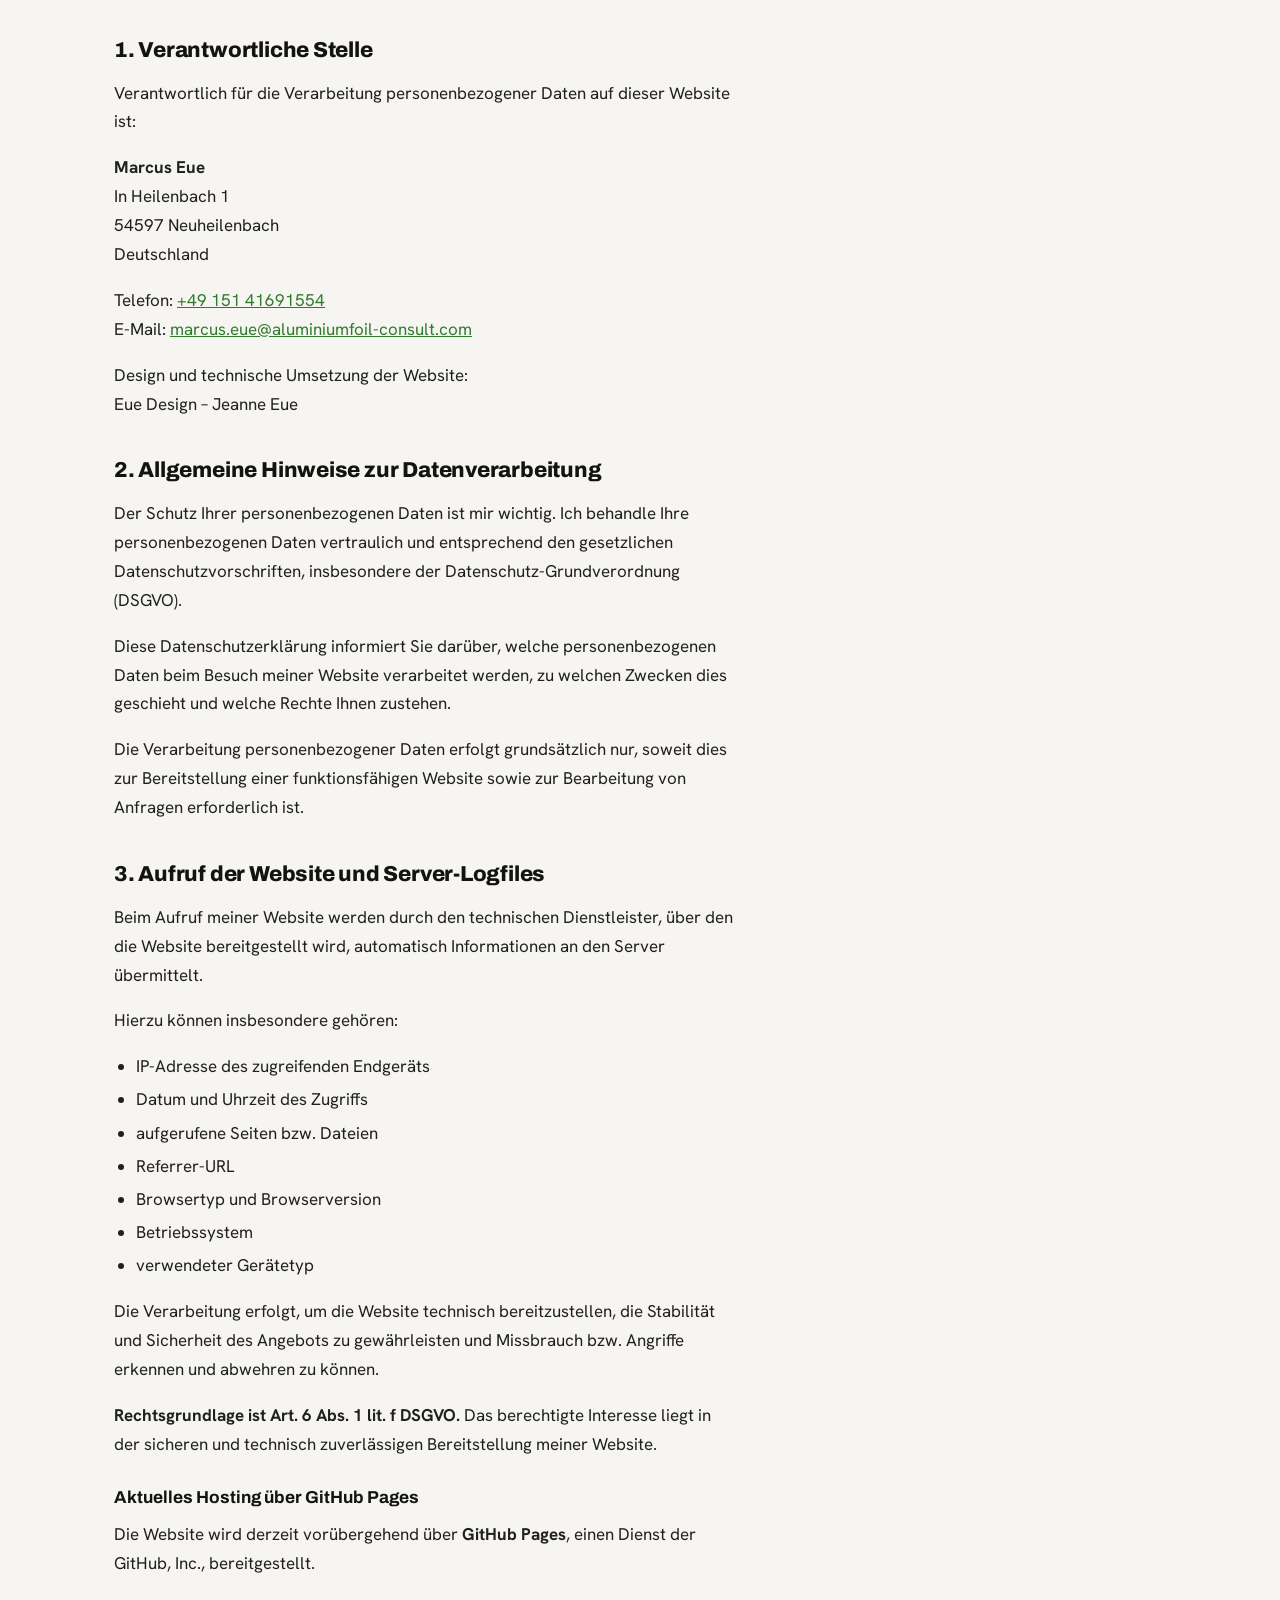
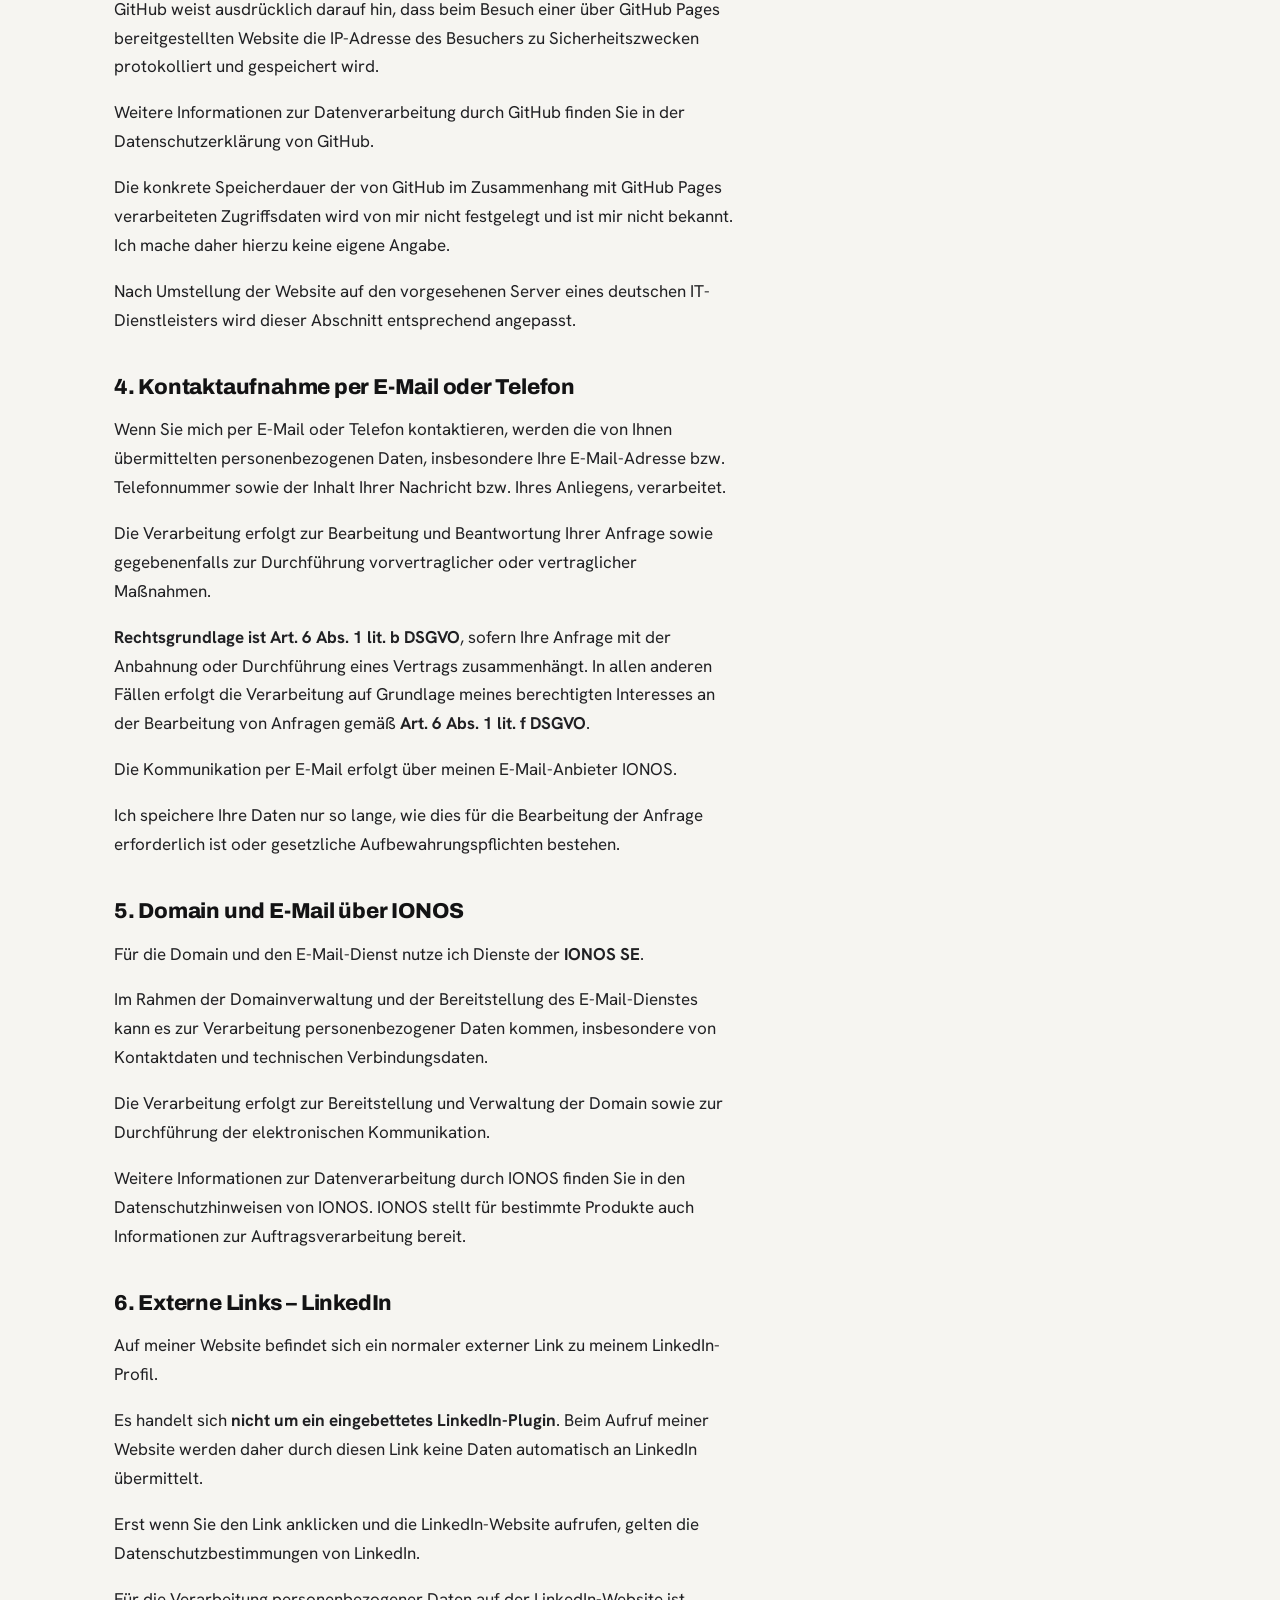
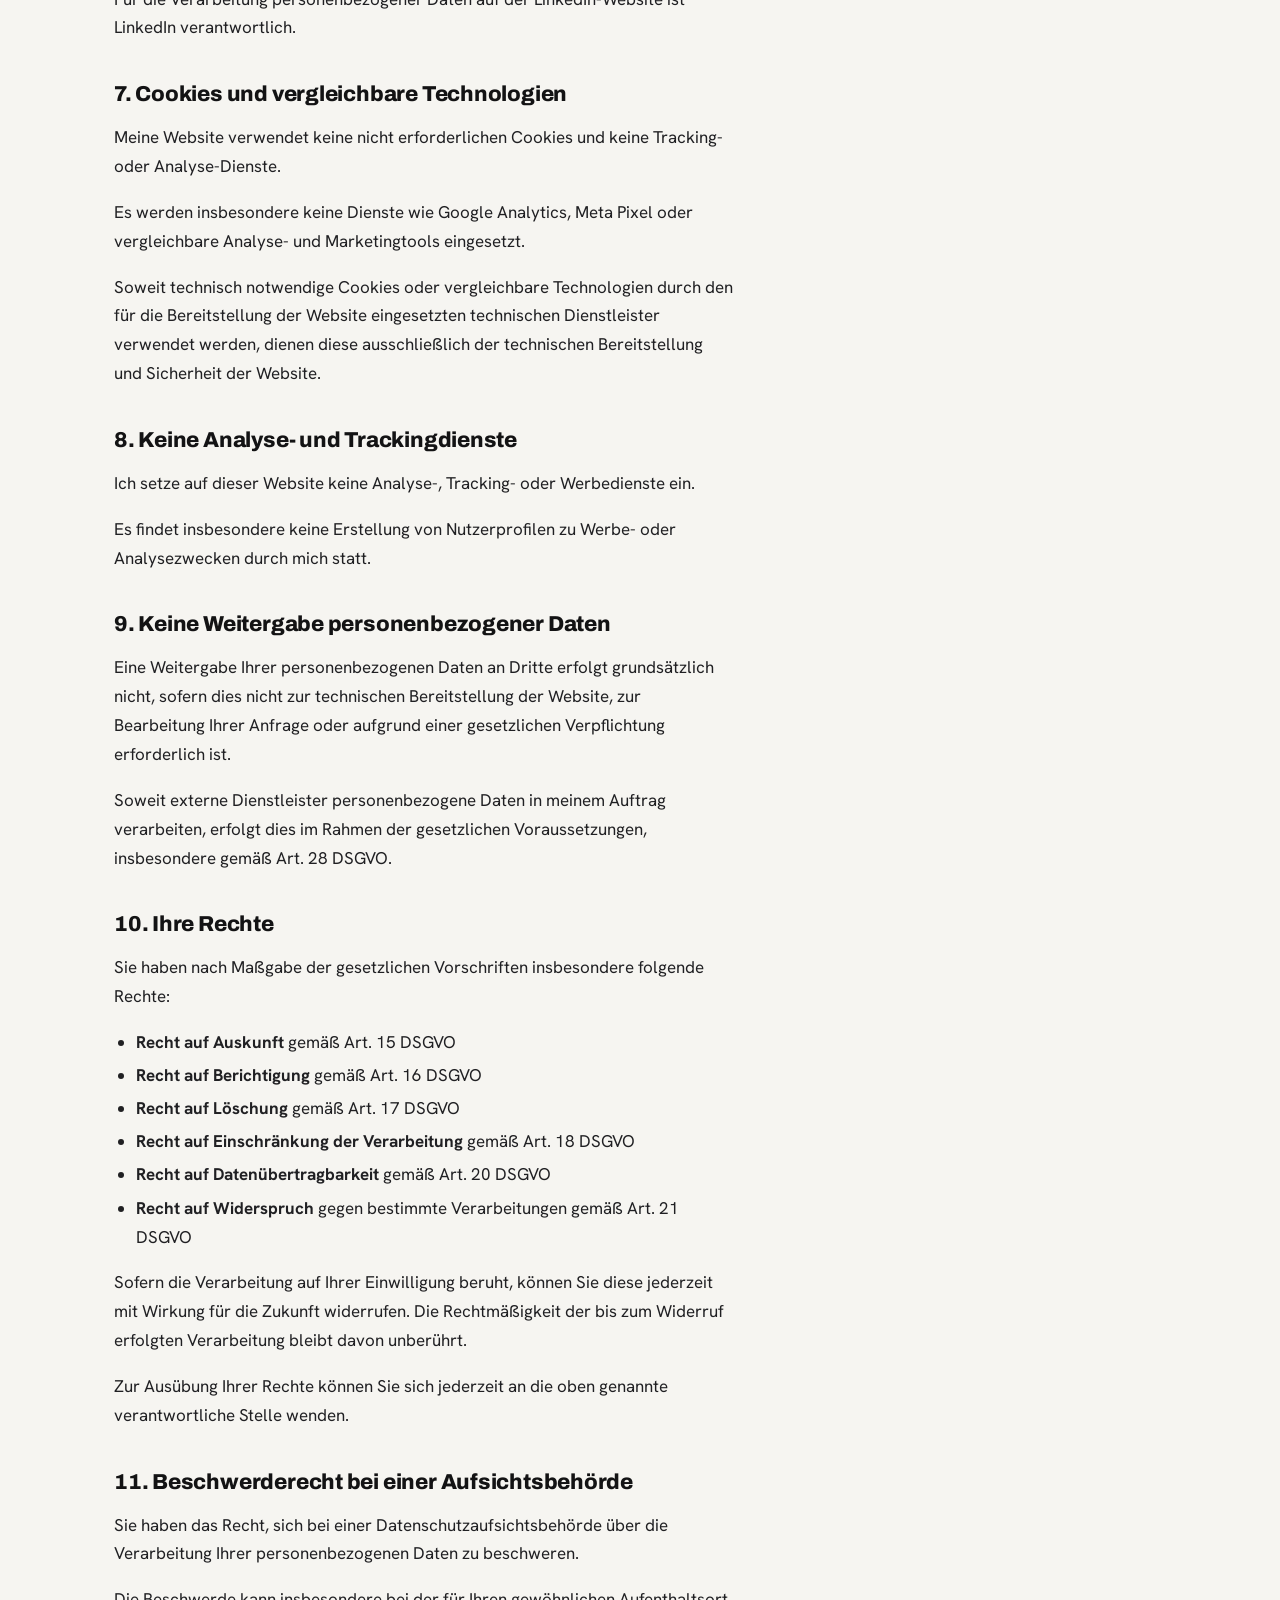
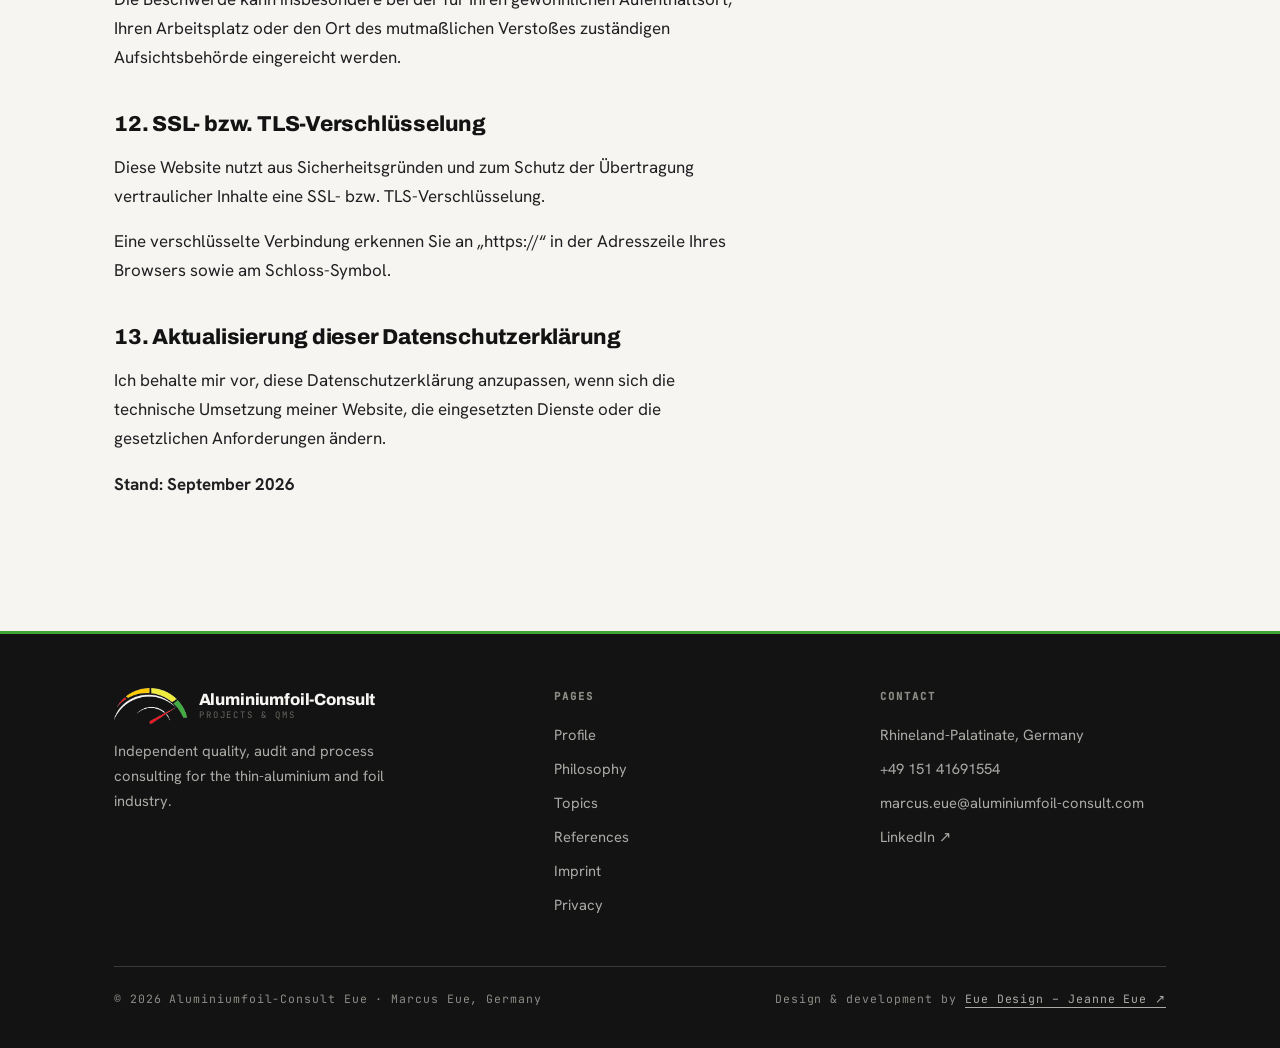
==== commit 3cfff1fe: "12.10. -" ====
--- a/imprint.html
+++ b/imprint.html
@@ -173,8 +173,7 @@
     </div>
     <div class="foot-bottom">
       <span class="foot-meta">© 2026 Aluminiumfoil-Consult Eue · Marcus Eue, Germany</span>
-      <span class="foot-meta">Projects &amp; QMS</span>
-      <span class="foot-meta">Design &amp; development: Eue Design – Jeanne Eue</span>
+      <span class="foot-meta foot-credit">Design &amp; development by <a href="https://eue-design.de/" target="_blank" rel="noopener">Eue Design – Jeanne Eue ↗</a></span>
     </div>
   </div>
 </footer>
--- a/styles.css
+++ b/styles.css
@@ -254,6 +254,8 @@
 .foot-tag{max-width:34ch;font-size:.92rem;color:var(--silver-2);margin-top:14px}
 .foot-bottom{display:flex;justify-content:space-between;align-items:center;gap:20px;flex-wrap:wrap;border-top:1px solid var(--line-light);padding-top:22px}
 .foot-meta{font-family:var(--mono);font-size:.72rem;letter-spacing:.08em;color:var(--steel-soft)}
+.foot-credit a{color:var(--silver-2);border-bottom:1px solid currentColor;padding-bottom:1px;transition:color .2s}
+.foot-credit a:hover{color:var(--accent-bright)}
 
 /* ---------- reveal (gated on JS so content stays visible without it) ---------- */
 .js .reveal{opacity:0;transform:translateY(22px);transition:opacity .7s ease,transform .7s ease}
